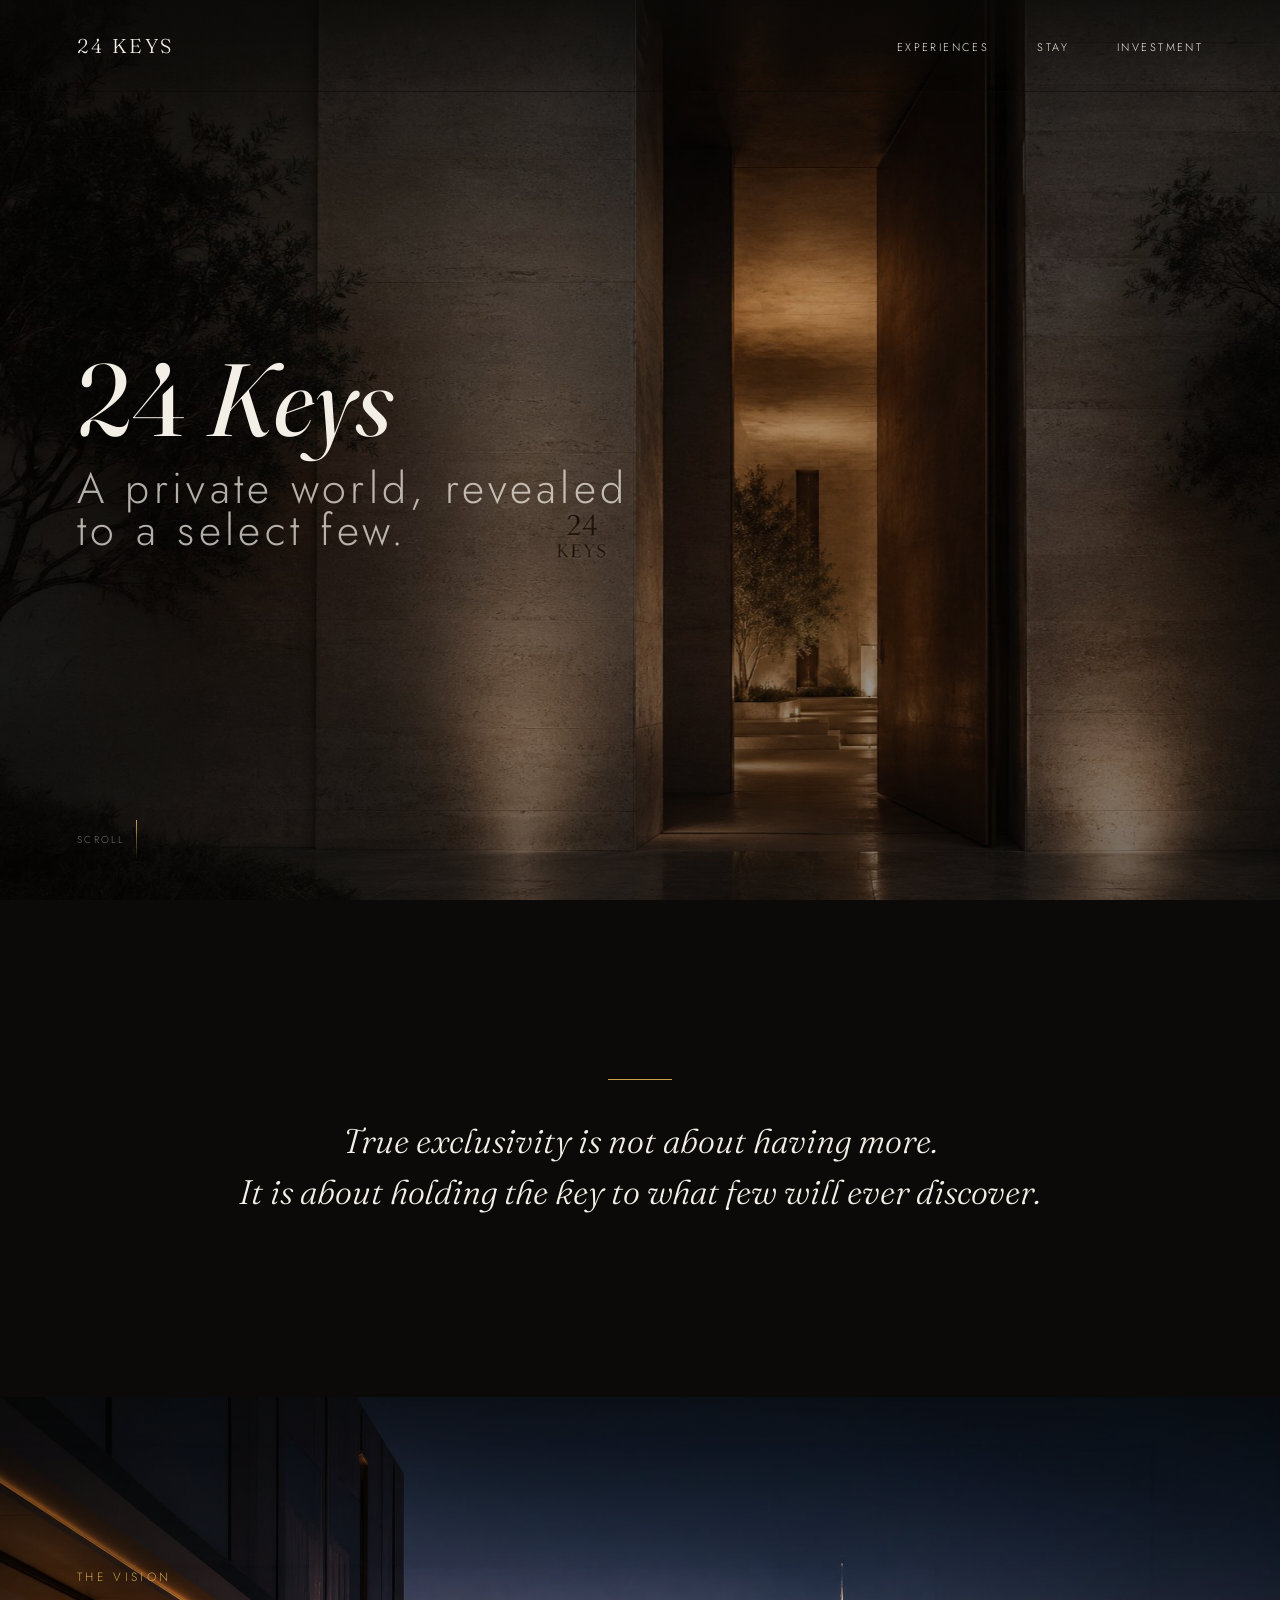
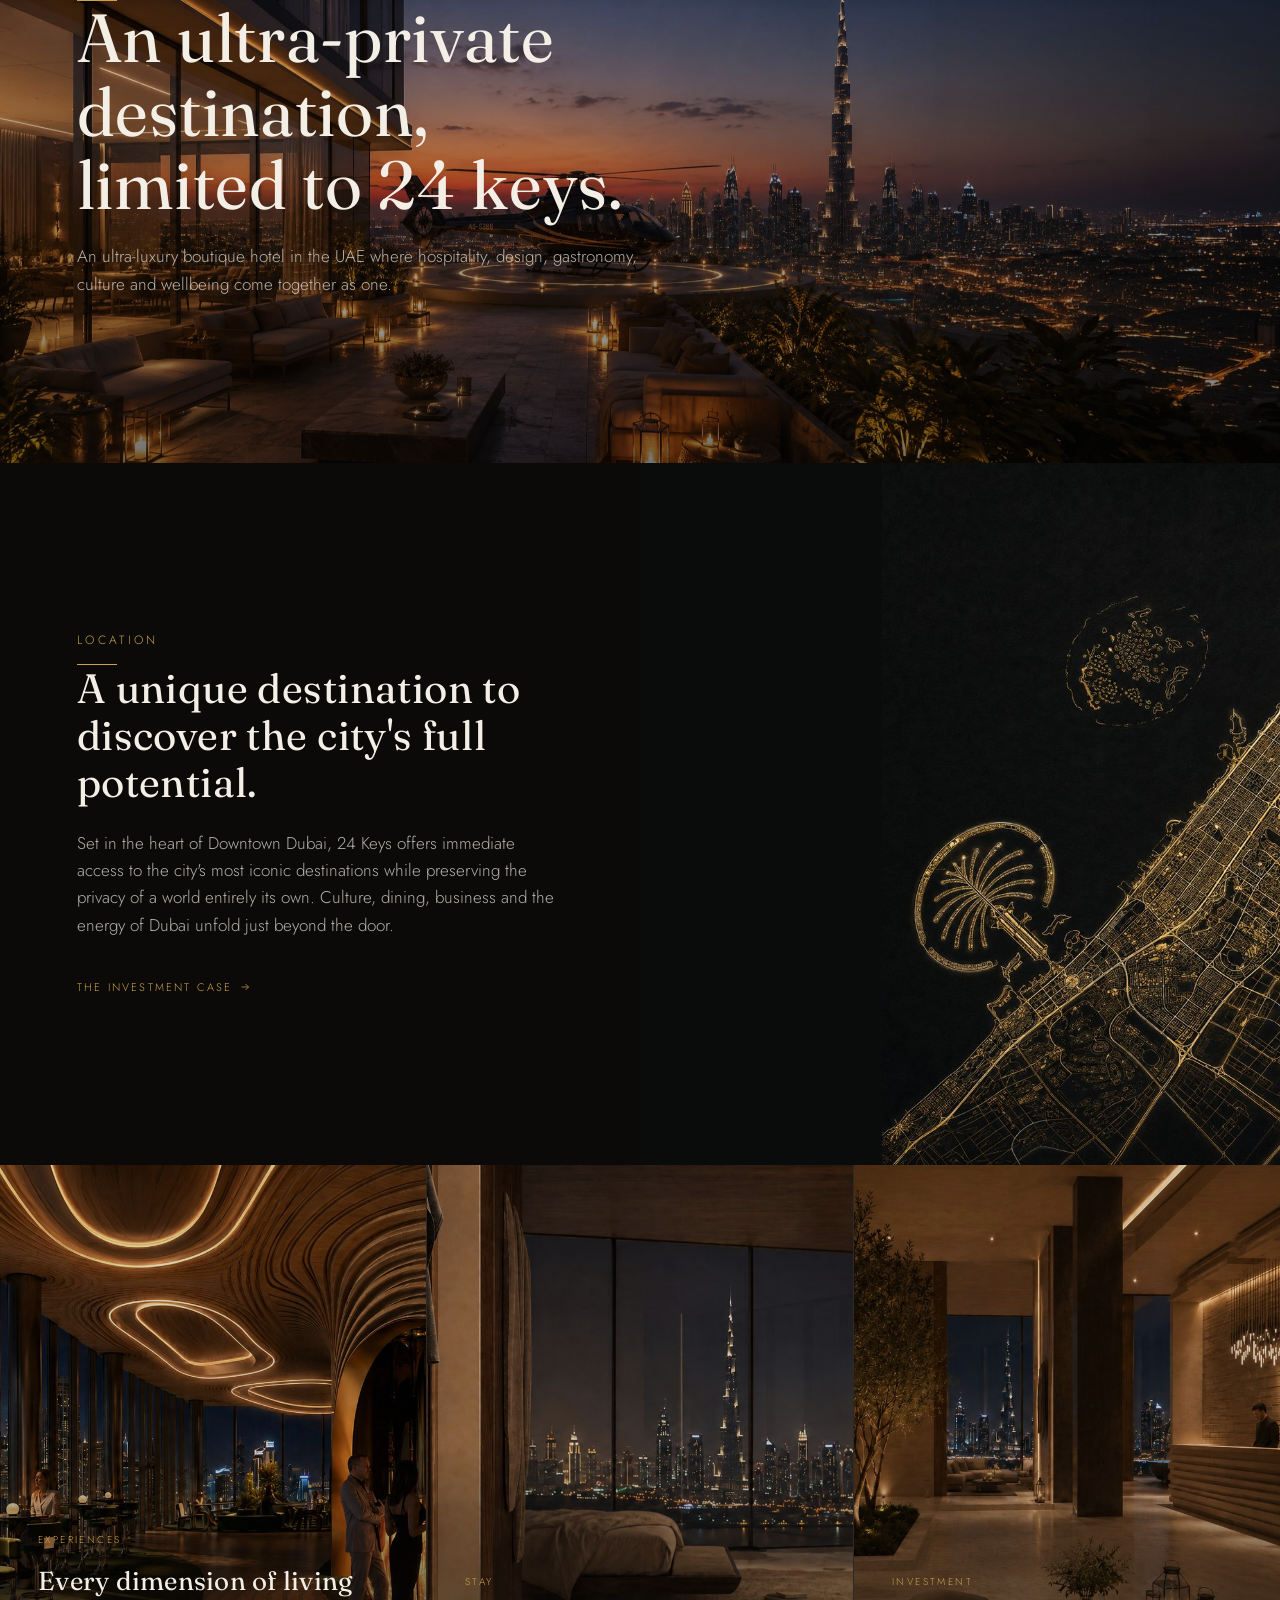
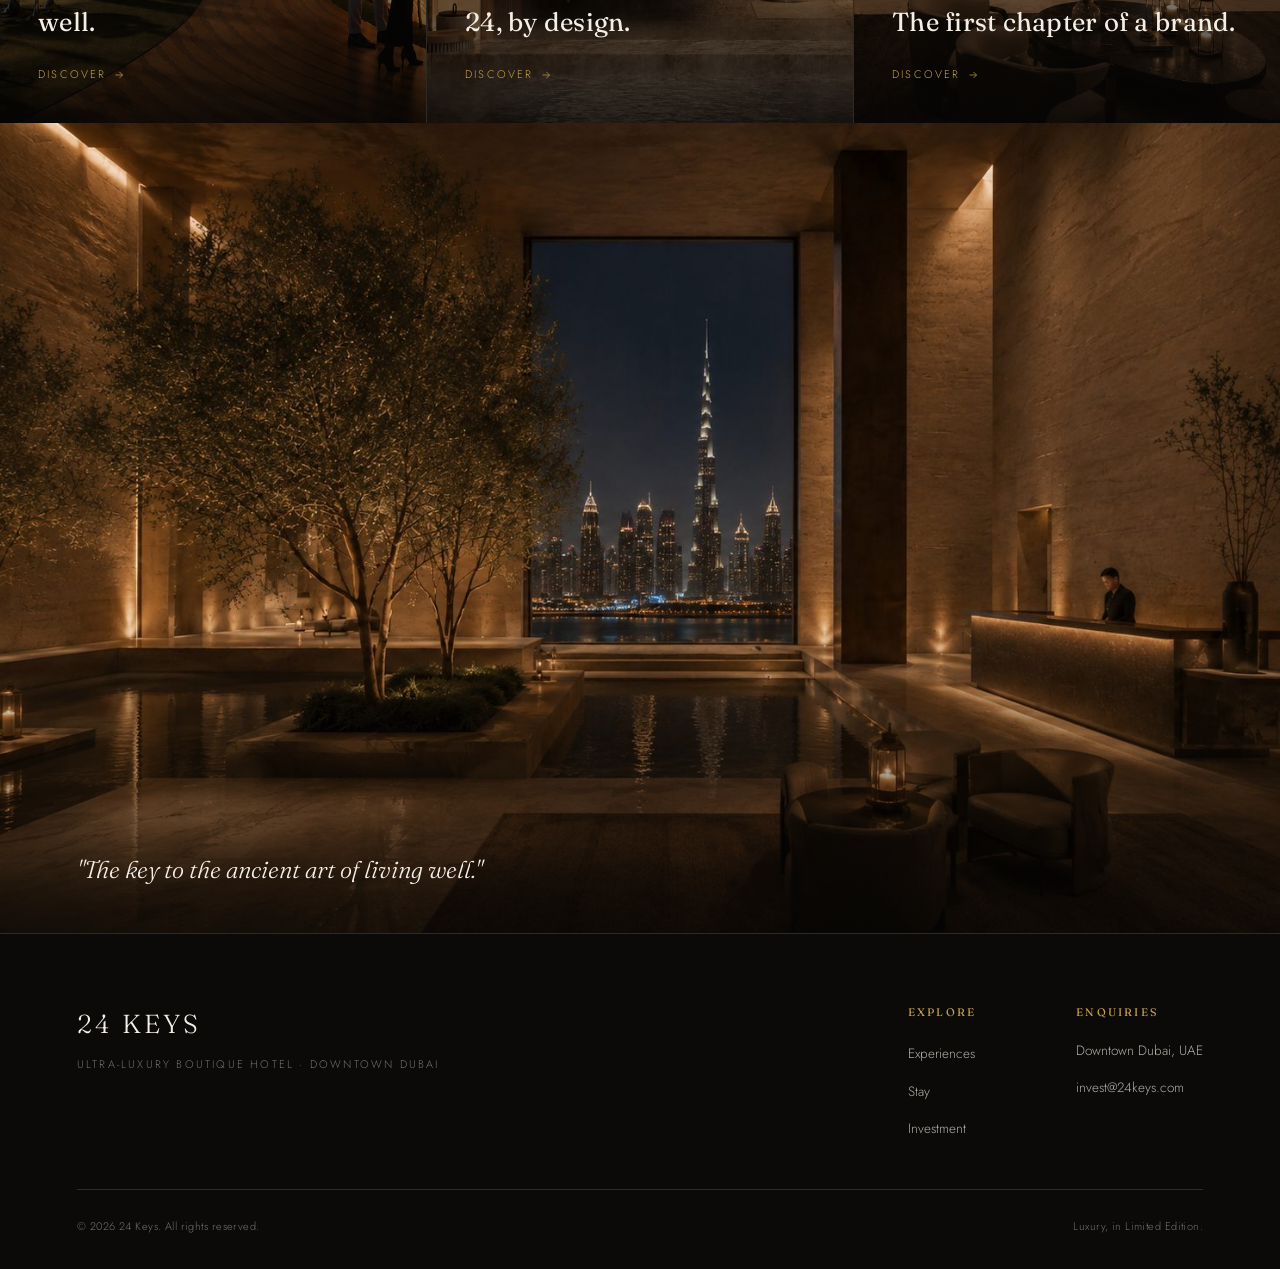
==== index.html @ 38cc1610 "Initial commit: 24 Keys pitch site (Home, Experiences, Stay, Investment)" ====
<!doctype html>
<html lang="en">
<head>
<meta charset="UTF-8" />
<meta name="viewport" content="width=device-width, initial-scale=1" />
<title>24 Keys — An Ultra-Private Destination, Dubai</title>
<meta name="description" content="24 Keys is an ultra-luxury boutique hotel in Downtown Dubai, limited to 24 keys — where hospitality, design, gastronomy, culture and wellbeing come together as one." />
<link rel="icon" href="data:,">
<link rel="preconnect" href="https://fonts.googleapis.com">
<link rel="preconnect" href="https://fonts.gstatic.com" crossorigin>
<link href="https://fonts.googleapis.com/css2?family=Fraunces:ital,opsz,wght@0,9..144,300;0,9..144,400;0,9..144,500;1,9..144,400&family=Jost:wght@300;400;500&display=swap" rel="stylesheet">
<link rel="stylesheet" href="css/style.css">
</head>
<body>

<nav class="nav">
  <a href="index.html" class="nav__mark">24 KEYS</a>
  <div class="nav__right">
    <ul class="nav__links">
      <li><a href="experiences.html">Experiences</a></li>
      <li><a href="stay.html">Stay</a></li>
      <li><a href="investment.html">Investment</a></li>
    </ul>
    <button class="nav__toggle" aria-label="Menu"><span></span><span></span><span></span></button>
  </div>
</nav>

<!-- HERO -->
<header class="hero">
  <div class="hero__bg" style="background-image:url('images/hero-entrance.jpg')"></div>
  <div class="hero__scrim"></div>
  <div class="hero__content">
    <h1>24 <span style="font-style:italic;">Keys</span>
      <small>A private world, revealed to a select few.</small>
    </h1>
  </div>
  <div class="hero__scroll">Scroll</div>
</header>

<!-- QUOTE -->
<section class="quote reveal">
  <div class="quote__rule"></div>
  <p>True exclusivity is not about having more.<br>It is about holding the key to what few will ever discover.</p>
</section>

<!-- DESTINATION HERO -->
<section class="hero hero--sub">
  <div class="hero__bg" style="background-image:url('images/destination-heli.jpg')"></div>
  <div class="hero__scrim"></div>
  <div class="hero__content">
    <p class="eyebrow">The Vision</p>
    <h1 style="font-size:clamp(34px,5.6vw,68px); line-height:1.08;">An ultra-private destination,<br>limited to 24 keys.</h1>
    <p class="lede" style="margin-top:22px;">An ultra-luxury boutique hotel in the UAE where hospitality, design, gastronomy, culture and wellbeing come together as one.</p>
  </div>
</section>

<!-- LOCATION SPLIT -->
<section class="split">
  <div class="split__text reveal">
    <p class="eyebrow">Location</p>
    <h2>A unique destination to discover the city's full potential.</h2>
    <p class="lede">Set in the heart of Downtown Dubai, 24 Keys offers immediate access to the city's most iconic destinations while preserving the privacy of a world entirely its own. Culture, dining, business and the energy of Dubai unfold just beyond the door.</p>
    <a href="investment.html" class="link-more mt-lg">The Investment Case
      <svg viewBox="0 0 24 24" fill="none" stroke="currentColor" stroke-width="1.4"><path d="M5 12h14M13 6l6 6-6 6"/></svg>
    </a>
  </div>
  <div class="split__media">
    <img src="images/dubai-map.jpg" alt="Map of Downtown Dubai" loading="lazy">
  </div>
</section>

<!-- TEASERS -->
<section class="teasers">
  <a class="teaser reveal" href="experiences.html">
    <img src="images/cocktail-bar.jpg" alt="Experiences at 24 Keys" loading="lazy">
    <div class="teaser__copy">
      <span class="tag">Experiences</span>
      <h3>Every dimension of living well.</h3>
      <span class="link-more">Discover
        <svg viewBox="0 0 24 24" fill="none" stroke="currentColor" stroke-width="1.4"><path d="M5 12h14M13 6l6 6-6 6"/></svg>
      </span>
    </div>
  </a>
  <a class="teaser reveal" href="stay.html">
    <img src="images/suites-hero.jpg" alt="Stay at 24 Keys" loading="lazy">
    <div class="teaser__copy">
      <span class="tag">Stay</span>
      <h3>24, by design.</h3>
      <span class="link-more">Discover
        <svg viewBox="0 0 24 24" fill="none" stroke="currentColor" stroke-width="1.4"><path d="M5 12h14M13 6l6 6-6 6"/></svg>
      </span>
    </div>
  </a>
  <a class="teaser reveal" href="investment.html">
    <img src="images/lobby-reception.jpg" alt="The 24 Keys Investment Opportunity" loading="lazy">
    <div class="teaser__copy">
      <span class="tag">Investment</span>
      <h3>The first chapter of a brand.</h3>
      <span class="link-more">Discover
        <svg viewBox="0 0 24 24" fill="none" stroke="currentColor" stroke-width="1.4"><path d="M5 12h14M13 6l6 6-6 6"/></svg>
      </span>
    </div>
  </a>
</section>

<!-- FULL QUOTE MEDIA -->
<section class="full-media reveal">
  <img src="images/lobby-night.jpg" alt="24 Keys lobby at night" loading="lazy">
  <p class="caption">"The key to the ancient art of living well."</p>
</section>

<footer class="footer" id="contact">
  <div class="footer__top">
    <div class="footer__mark">24 KEYS<span>Ultra-luxury boutique hotel &middot; Downtown Dubai</span></div>
    <div class="footer__cols">
      <div class="footer__col">
        <h4>Explore</h4>
        <ul>
          <li><a href="experiences.html">Experiences</a></li>
          <li><a href="stay.html">Stay</a></li>
          <li><a href="investment.html">Investment</a></li>
        </ul>
      </div>
      <div class="footer__col">
        <h4>Enquiries</h4>
        <ul>
          <li><p>Downtown Dubai, UAE</p></li>
          <li><a href="mailto:invest@24keys.com">invest@24keys.com</a></li>
        </ul>
      </div>
    </div>
  </div>
  <div class="footer__bottom">
    <span>&copy; 2026 24 Keys. All rights reserved.</span>
    <span>Luxury, in Limited Edition.</span>
  </div>
</footer>

<script src="js/main.js"></script>
</body>
</html>
---- css/style.css ----
/* ==========================================================================
   24 KEYS — shared design system
   ========================================================================== */

:root {
  --black: #0b0a08;
  --near-black: #121110;
  --charcoal: #1a1817;
  --cream: #f4efe6;
  --cream-dim: rgba(244, 239, 230, 0.72);
  --cream-faint: rgba(244, 239, 230, 0.45);
  --gold: #c9a24b;
  --gold-dim: rgba(201, 162, 75, 0.55);
  --line: rgba(244, 239, 230, 0.14);

  --serif: "Fraunces", "Times New Roman", serif;
  --sans: "Jost", "Helvetica Neue", Arial, sans-serif;

  --container: 1440px;
  --gutter: clamp(24px, 6vw, 96px);
  --nav-h: 92px;

  --ease: cubic-bezier(0.22, 1, 0.36, 1);
}

* { box-sizing: border-box; }
html { scroll-behavior: smooth; }

body {
  margin: 0;
  background: var(--black);
  color: var(--cream);
  font-family: var(--sans);
  font-weight: 300;
  line-height: 1.6;
  -webkit-font-smoothing: antialiased;
  overflow-x: hidden;
}

img { max-width: 100%; display: block; }
a { color: inherit; text-decoration: none; }

h1, h2, h3, h4 {
  font-family: var(--serif);
  font-weight: 400;
  margin: 0;
  letter-spacing: 0.01em;
}

p { margin: 0; }

.eyebrow {
  display: inline-block;
  font-family: var(--sans);
  font-size: 12px;
  letter-spacing: 0.28em;
  text-transform: uppercase;
  color: var(--gold);
  padding-bottom: 14px;
  position: relative;
}
.eyebrow::after {
  content: "";
  position: absolute;
  left: 0;
  bottom: 0;
  width: 40px;
  height: 1px;
  background: var(--gold);
}
.eyebrow.center { text-align: center; }
.eyebrow.center::after { left: 50%; transform: translateX(-50%); }

.lede {
  max-width: 640px;
  font-size: clamp(15px, 1.4vw, 17px);
  color: var(--cream-dim);
  font-weight: 300;
}

.btn {
  display: inline-flex;
  align-items: center;
  gap: 10px;
  font-family: var(--sans);
  font-size: 11px;
  letter-spacing: 0.24em;
  text-transform: uppercase;
  color: var(--cream);
  padding: 16px 34px;
  border: 1px solid var(--gold-dim);
  border-radius: 999px;
  transition: background 0.4s var(--ease), border-color 0.4s var(--ease), color 0.4s var(--ease);
}
.btn:hover {
  background: var(--gold);
  border-color: var(--gold);
  color: var(--black);
}
.btn.solid {
  background: var(--gold);
  color: var(--black);
  border-color: var(--gold);
}
.btn.solid:hover { background: transparent; color: var(--cream); }

.link-more {
  display: inline-flex;
  align-items: center;
  gap: 6px;
  font-family: var(--sans);
  font-size: 11px;
  letter-spacing: 0.2em;
  text-transform: uppercase;
  color: var(--gold);
  border-bottom: 1px solid transparent;
  transition: border-color 0.3s var(--ease), gap 0.3s var(--ease);
}
.link-more:hover { border-color: var(--gold); gap: 10px; }
.link-more svg { width: 12px; height: 12px; }

/* ---------------------------------- NAV ---------------------------------- */

.nav {
  position: fixed;
  top: 0; left: 0; right: 0;
  z-index: 100;
  height: var(--nav-h);
  display: flex;
  align-items: center;
  justify-content: space-between;
  padding: 0 var(--gutter);
  background: linear-gradient(to bottom, rgba(11,10,8,0.55), transparent);
  transition: background 0.5s var(--ease), height 0.4s var(--ease), border-color 0.5s var(--ease);
  border-bottom: 1px solid transparent;
}
.nav.solid {
  background: rgba(11, 10, 8, 0.92);
  backdrop-filter: blur(10px);
  border-bottom: 1px solid var(--line);
  height: 76px;
}

.nav__mark {
  font-family: var(--serif);
  font-size: 20px;
  letter-spacing: 0.14em;
}

.nav__right {
  display: flex;
  align-items: center;
  gap: 40px;
}

.nav__links {
  display: flex;
  gap: 48px;
  list-style: none;
  margin: 0; padding: 0;
}
.nav__links a {
  font-size: 11px;
  letter-spacing: 0.22em;
  text-transform: uppercase;
  padding-bottom: 6px;
  border-bottom: 1px solid transparent;
  transition: border-color 0.3s var(--ease), color 0.3s var(--ease);
}
.nav__links a:hover,
.nav__links a.active { border-color: var(--gold); color: var(--gold); }

.nav__toggle {
  display: none;
  width: 28px; height: 20px;
  position: relative;
  background: none; border: none; cursor: pointer;
  z-index: 200;
}
.nav__toggle span {
  position: absolute; left: 0; right: 0; height: 1px;
  background: var(--cream);
  transition: transform 0.35s var(--ease), opacity 0.35s var(--ease), top 0.35s var(--ease);
}
.nav__toggle span:nth-child(1) { top: 0; }
.nav__toggle span:nth-child(2) { top: 9px; }
.nav__toggle span:nth-child(3) { top: 18px; }
.nav__toggle.open span:nth-child(1) { top: 9px; transform: rotate(45deg); }
.nav__toggle.open span:nth-child(2) { opacity: 0; }
.nav__toggle.open span:nth-child(3) { top: 9px; transform: rotate(-45deg); }

@media (max-width: 860px) {
  .nav__toggle { display: block; }
  .nav__links {
    position: fixed;
    inset: 0;
    height: 100vh;
    flex-direction: column;
    justify-content: center;
    align-items: center;
    gap: 32px;
    background: rgba(10, 9, 7, 0.98);
    transform: translateY(-100%);
    opacity: 0;
    transition: transform 0.5s var(--ease), opacity 0.4s var(--ease);
    pointer-events: none;
  }
  .nav__links.open {
    transform: translateY(0);
    opacity: 1;
    pointer-events: auto;
  }
  .nav__links a { font-size: 14px; }
}

/* --------------------------------- HERO ---------------------------------- */

.hero {
  position: relative;
  height: 100svh;
  min-height: 560px;
  display: flex;
  align-items: center;
  overflow: hidden;
}
.hero__bg {
  position: absolute; inset: 0;
  background-size: cover;
  background-position: center;
  transform: scale(1.06);
  animation: heroZoom 16s var(--ease) forwards;
}
@keyframes heroZoom { to { transform: scale(1); } }
.hero__scrim {
  position: absolute; inset: 0;
  background: linear-gradient(180deg, rgba(6,5,4,0.55) 0%, rgba(6,5,4,0.15) 32%, rgba(6,5,4,0.55) 100%);
}
.hero__content {
  position: relative;
  z-index: 2;
  padding: 0 var(--gutter);
  max-width: 760px;
}
.hero__content .tag {
  font-size: 13px;
  color: var(--cream-faint);
  display: block;
  margin-top: 6px;
}
.hero h1 {
  font-size: clamp(48px, 8vw, 108px);
  line-height: 0.98;
  letter-spacing: 0.01em;
}
.hero h1 small {
  display: block;
  font-size: 0.42em;
  letter-spacing: 0.1em;
  color: var(--cream-dim);
  font-family: var(--sans);
  font-weight: 300;
  text-transform: none;
  margin-top: 18px;
}
.hero__scroll {
  position: absolute;
  bottom: 40px;
  left: var(--gutter);
  z-index: 2;
  display: flex;
  align-items: center;
  gap: 12px;
  font-size: 10px;
  letter-spacing: 0.24em;
  text-transform: uppercase;
  color: var(--cream-faint);
}
.hero__scroll::after {
  content: "";
  width: 1px; height: 40px;
  background: linear-gradient(var(--gold), transparent);
  animation: scrollLine 2.2s ease-in-out infinite;
}
@keyframes scrollLine { 0%,100% { opacity: .3 } 50% { opacity: 1 } }

.hero--sub { height: 74vh; min-height: 460px; }

/* -------------------------------- QUOTE ---------------------------------- */

.quote {
  padding: clamp(90px, 14vw, 180px) var(--gutter);
  text-align: center;
  background: var(--black);
}
.quote__rule {
  width: 64px; height: 1px;
  background: var(--gold);
  margin: 0 auto 36px;
}
.quote p {
  font-family: var(--serif);
  font-style: italic;
  font-size: clamp(21px, 3vw, 34px);
  line-height: 1.5;
  max-width: 900px;
  margin: 0 auto;
  color: var(--cream);
}

/* ------------------------------- SECTIONS -------------------------------- */

section { position: relative; }

.split {
  display: grid;
  grid-template-columns: 1fr 1fr;
  min-height: 78vh;
  background: var(--black);
}
.split__text {
  display: flex;
  flex-direction: column;
  justify-content: center;
  padding: clamp(48px, 6vw, 110px);
}
.split__text h2 {
  font-size: clamp(28px, 3.2vw, 44px);
  line-height: 1.15;
  margin-bottom: 24px;
}
.split__media { position: relative; overflow: hidden; min-height: 340px; }
.split__media img {
  width: 100%; height: 100%; object-fit: cover;
  position: absolute; inset: 0;
}
.split.reverse { grid-template-columns: 1fr 1fr; }
.split.reverse .split__text { order: 2; }
.split.reverse .split__media { order: 1; }

@media (max-width: 900px) {
  .split, .split.reverse { grid-template-columns: 1fr; }
  .split__media { min-height: 320px; order: 1 !important; }
  .split__text { order: 2 !important; padding: 56px var(--gutter); }
}

/* ------------------------------ INTRO BLOCK ------------------------------ */

.intro {
  padding: clamp(90px, 12vw, 150px) var(--gutter) clamp(50px, 8vw, 80px);
  text-align: center;
  background: var(--black);
}
.intro h2 {
  font-size: clamp(30px, 4vw, 52px);
  max-width: 820px;
  margin: 0 auto 20px;
  line-height: 1.2;
}
.intro .lede { margin: 0 auto; text-align: center; }

/* -------------------------------- PILLARS -------------------------------- */

.pillars {
  display: grid;
  grid-template-columns: repeat(6, 1fr);
  gap: 1px;
  background: var(--line);
  padding: 1px;
  margin: 0 var(--gutter) clamp(90px, 12vw, 150px);
}
.pillar {
  background: var(--near-black);
  padding: 44px 22px 40px;
  text-align: center;
  transition: background 0.4s var(--ease);
}
.pillar:hover { background: var(--charcoal); }
.pillar svg { width: 52px; height: 52px; stroke: var(--gold); margin-bottom: 22px; }
.pillar h3 {
  font-family: var(--sans);
  font-size: 12px;
  letter-spacing: 0.2em;
  text-transform: uppercase;
  margin-bottom: 16px;
}
.pillar p { font-size: 13.5px; color: var(--cream-dim); }

@media (max-width: 980px) {
  .pillars { grid-template-columns: repeat(3, 1fr); }
}
@media (max-width: 600px) {
  .pillars { grid-template-columns: repeat(2, 1fr); margin-left: 16px; margin-right: 16px; }
}

/* -------------------------------- CAROUSEL -------------------------------- */

.carousel {
  position: relative;
  height: 82vh;
  min-height: 560px;
  overflow: hidden;
  background: var(--black);
}
.carousel__track { position: relative; width: 100%; height: 100%; }
.slide {
  position: absolute; inset: 0;
  opacity: 0;
  visibility: hidden;
  transition: opacity 1.1s var(--ease), visibility 1.1s;
}
.slide.active { opacity: 1; visibility: visible; z-index: 1; }

.slide__bg {
  position: absolute; inset: 0;
  background-size: cover;
  background-position: center;
}
.slide.full .slide__bg { }
.slide.full .slide__scrim {
  position: absolute; inset: 0;
  background: linear-gradient(180deg, rgba(6,5,4,0.15) 0%, rgba(6,5,4,0.45) 55%, rgba(6,5,4,0.78) 100%);
}
.slide.full .slide__copy {
  position: absolute; left: 0; right: 0; bottom: 14%;
  text-align: center; padding: 0 var(--gutter);
  z-index: 2;
}
.slide.full .slide__copy .tag {
  display: block; font-size: 11px; letter-spacing: 0.26em; text-transform: uppercase;
  color: var(--gold); margin-bottom: 16px;
}
.slide.full .slide__copy h3 {
  font-size: clamp(26px, 3.6vw, 46px); line-height: 1.15; margin-bottom: 18px;
}
.slide.full .slide__copy p {
  max-width: 560px; margin: 0 auto; color: var(--cream-dim); font-size: 15px;
}

.slide.panel { display: grid; grid-template-columns: 1fr 1fr; height: 100%; }
.slide.panel .slide__info {
  display: flex; flex-direction: column; justify-content: center;
  padding: clamp(40px, 5vw, 100px);
  background: var(--near-black);
}
.slide.panel .slide__info .tag {
  font-size: 11px; letter-spacing: 0.24em; text-transform: uppercase; color: var(--gold);
  display: block; margin-bottom: 18px; padding-bottom: 12px; border-bottom: 1px solid var(--line);
  max-width: fit-content;
}
.slide.panel .slide__info h3 { font-size: clamp(26px, 2.6vw, 40px); margin-bottom: 10px; }
.slide.panel .slide__info .subtitle {
  font-family: var(--serif); font-style: italic; color: var(--gold-dim); font-size: 16px; margin-bottom: 22px; display: block;
}
.slide.panel .slide__info p { color: var(--cream-dim); font-size: 14.5px; max-width: 440px; margin-bottom: 26px; }
.slide.panel .slide__photo { position: relative; overflow: hidden; }
.slide.panel .slide__photo img { width: 100%; height: 100%; object-fit: cover; }

@media (max-width: 900px) {
  .slide.panel { grid-template-columns: 1fr; }
  .slide.panel .slide__photo { height: 44%; }
  .slide.panel .slide__info { padding: 32px var(--gutter); }
  .carousel { height: auto; min-height: 100vh; }
}

.carousel__nav {
  position: absolute; top: 50%; z-index: 5;
  width: 46px; height: 46px;
  display: flex; align-items: center; justify-content: center;
  border: 1px solid var(--gold-dim);
  border-radius: 50%;
  background: rgba(11,10,8,0.35);
  backdrop-filter: blur(4px);
  transform: translateY(-50%);
  cursor: pointer;
  transition: background 0.3s var(--ease), border-color 0.3s var(--ease);
}
.carousel__nav:hover { background: var(--gold); border-color: var(--gold); }
.carousel__nav:hover svg { stroke: var(--black); }
.carousel__nav svg { width: 16px; height: 16px; stroke: var(--cream); transition: stroke 0.3s var(--ease); }
.carousel__nav.prev { left: 24px; }
.carousel__nav.next { right: 24px; }

.carousel__dots {
  position: absolute; bottom: 26px; left: 0; right: 0; z-index: 5;
  display: flex; justify-content: center; gap: 10px;
}
.carousel__dots button {
  width: 7px; height: 7px; border-radius: 50%;
  border: 1px solid var(--gold-dim); background: transparent;
  padding: 0; cursor: pointer;
  transition: background 0.3s var(--ease), width 0.3s var(--ease), border-radius 0.3s var(--ease);
}
.carousel__dots button.active { background: var(--gold); width: 20px; border-radius: 4px; }

.carousel__index {
  position: absolute; top: 32px; right: var(--gutter); z-index: 5;
  font-size: 11px; letter-spacing: 0.15em; color: var(--cream-faint);
}
.carousel__index .now { color: var(--gold); }

/* ------------------------------- STAY STATS ------------------------------ */

.stats {
  display: flex; justify-content: center; gap: clamp(24px, 5vw, 64px);
  margin: 56px 0 40px;
  flex-wrap: wrap;
}
.stat {
  width: 168px; height: 168px; border-radius: 50%;
  border: 1px solid var(--gold-dim);
  display: flex; flex-direction: column; align-items: center; justify-content: center;
  transition: border-color 0.4s var(--ease), background 0.4s var(--ease);
}
.stat:hover { border-color: var(--gold); background: rgba(201,162,75,0.06); }
.stat .num { font-family: var(--serif); font-size: 44px; }
.stat .label { font-size: 12px; letter-spacing: 0.08em; color: var(--cream-dim); margin-top: 6px; }

/* ------------------------------ FULL IMAGE -------------------------------- */

.full-media { position: relative; height: 90vh; min-height: 520px; overflow: hidden; }
.full-media img { width: 100%; height: 100%; object-fit: cover; }
.full-media .caption {
  position: absolute; left: var(--gutter); bottom: 44px; z-index: 2;
  font-family: var(--serif); font-style: italic; font-size: clamp(18px, 2vw, 24px);
  color: var(--cream);
  max-width: 480px;
}
.full-media::after {
  content: ""; position: absolute; inset: 0;
  background: linear-gradient(0deg, rgba(6,5,4,0.7), transparent 40%);
}

/* --------------------------------- GRID ----------------------------------- */

.teasers {
  display: grid; grid-template-columns: repeat(3, 1fr);
  gap: 1px; background: var(--line);
  margin: 0;
}
.teaser {
  position: relative; height: 62vh; min-height: 420px; overflow: hidden;
  background: var(--near-black);
}
.teaser img {
  width: 100%; height: 100%; object-fit: cover;
  transition: transform 1.2s var(--ease);
  position: absolute; inset: 0;
}
.teaser:hover img { transform: scale(1.07); }
.teaser::after {
  content: ""; position: absolute; inset: 0;
  background: linear-gradient(0deg, rgba(6,5,4,0.85) 0%, rgba(6,5,4,0.15) 50%);
}
.teaser__copy {
  position: absolute; left: 0; right: 0; bottom: 0; z-index: 2;
  padding: 38px;
}
.teaser__copy .tag { font-size: 10px; letter-spacing: 0.24em; text-transform: uppercase; color: var(--gold); }
.teaser__copy h3 { font-size: 26px; margin: 10px 0 16px; }

@media (max-width: 900px) {
  .teasers { grid-template-columns: 1fr; }
  .teaser { height: 56vh; }
}

/* -------------------------------- FOOTER ---------------------------------- */

.footer {
  background: var(--black);
  border-top: 1px solid var(--line);
  padding: 70px var(--gutter) 34px;
}
.footer__top {
  display: flex; justify-content: space-between; flex-wrap: wrap; gap: 48px;
  padding-bottom: 48px; border-bottom: 1px solid var(--line);
  margin-bottom: 28px;
}
.footer__mark { font-family: var(--serif); font-size: 26px; letter-spacing: 0.12em; }
.footer__mark span { display: block; font-family: var(--sans); font-size: 11px; letter-spacing: 0.2em; color: var(--cream-faint); margin-top: 10px; text-transform: uppercase; }
.footer__cols { display: flex; gap: clamp(40px, 8vw, 100px); flex-wrap: wrap; }
.footer__col h4 { font-size: 11px; letter-spacing: 0.2em; text-transform: uppercase; color: var(--gold); margin-bottom: 18px; }
.footer__col ul { list-style: none; margin: 0; padding: 0; display: flex; flex-direction: column; gap: 12px; }
.footer__col a, .footer__col p { font-size: 13.5px; color: var(--cream-dim); }
.footer__bottom {
  display: flex; justify-content: space-between; flex-wrap: wrap; gap: 12px;
  font-size: 11px; color: var(--cream-faint); letter-spacing: 0.04em;
}

/* ------------------------------ REVEAL ANIM -------------------------------- */

.reveal {
  opacity: 0;
  transform: translateY(28px);
  transition: opacity 0.9s var(--ease), transform 0.9s var(--ease);
}
.reveal.in { opacity: 1; transform: translateY(0); }

/* ------------------------------ INVESTMENT -------------------------------- */

.stat-row {
  display: grid; grid-template-columns: repeat(4, 1fr);
  gap: 1px; background: var(--line); margin: 0 var(--gutter) clamp(90px, 10vw, 130px);
}
.stat-block { background: var(--near-black); padding: 40px 28px; text-align: center; }
.stat-block .figure { font-family: var(--serif); font-size: clamp(26px, 2.6vw, 38px); color: var(--gold); }
.stat-block .caption { font-size: 12px; letter-spacing: 0.05em; color: var(--cream-dim); margin-top: 10px; }

@media (max-width: 900px) {
  .stat-row { grid-template-columns: repeat(2, 1fr); margin-left: 16px; margin-right: 16px; }
}

.list-block {
  max-width: 920px; margin: 0 auto clamp(90px, 10vw, 130px); padding: 0 var(--gutter);
}
.list-block .list-grid {
  display: grid; grid-template-columns: 1fr 1fr; gap: 14px 48px;
  margin-top: 36px;
}
.list-block .list-grid div {
  padding: 16px 0; border-bottom: 1px solid var(--line);
  font-size: 14.5px; color: var(--cream-dim);
  display: flex; align-items: center; gap: 12px;
}
.list-block .list-grid div::before {
  content: ""; width: 5px; height: 5px; background: var(--gold); border-radius: 50%; flex-shrink: 0;
}
@media (max-width: 700px) { .list-block .list-grid { grid-template-columns: 1fr; } }

.pillars-editorial {
  padding: 0 var(--gutter) clamp(90px, 10vw, 140px);
  max-width: 1040px; margin: 0 auto;
}
.pillar-row {
  display: grid; grid-template-columns: 90px 1fr;
  gap: 28px; padding: 38px 0; border-bottom: 1px solid var(--line);
  align-items: baseline;
}
.pillar-row .idx { font-family: var(--serif); font-size: 15px; color: var(--gold); }
.pillar-row h3 { font-size: clamp(20px, 2vw, 26px); margin-bottom: 10px; }
.pillar-row p { color: var(--cream-dim); font-size: 14.5px; max-width: 640px; }

/* --------------------------------- UTIL ------------------------------------ */

.center { text-align: center; }
.mt-lg { margin-top: 40px; }

.callout {
  max-width: 820px; margin: 0 auto clamp(90px, 10vw, 130px); padding: 0 var(--gutter);
}
.callout .box {
  border-left: 1px solid var(--gold);
  padding: 6px 0 6px 32px;
}
.callout p { font-size: 15px; color: var(--cream-dim); line-height: 1.75; }

.section-head {
  text-align: center; max-width: 760px; margin: 0 auto clamp(46px, 6vw, 70px);
  padding: 0 var(--gutter);
}
.section-head h2 { font-size: clamp(28px, 3.2vw, 44px); line-height: 1.2; margin-top: 6px; }
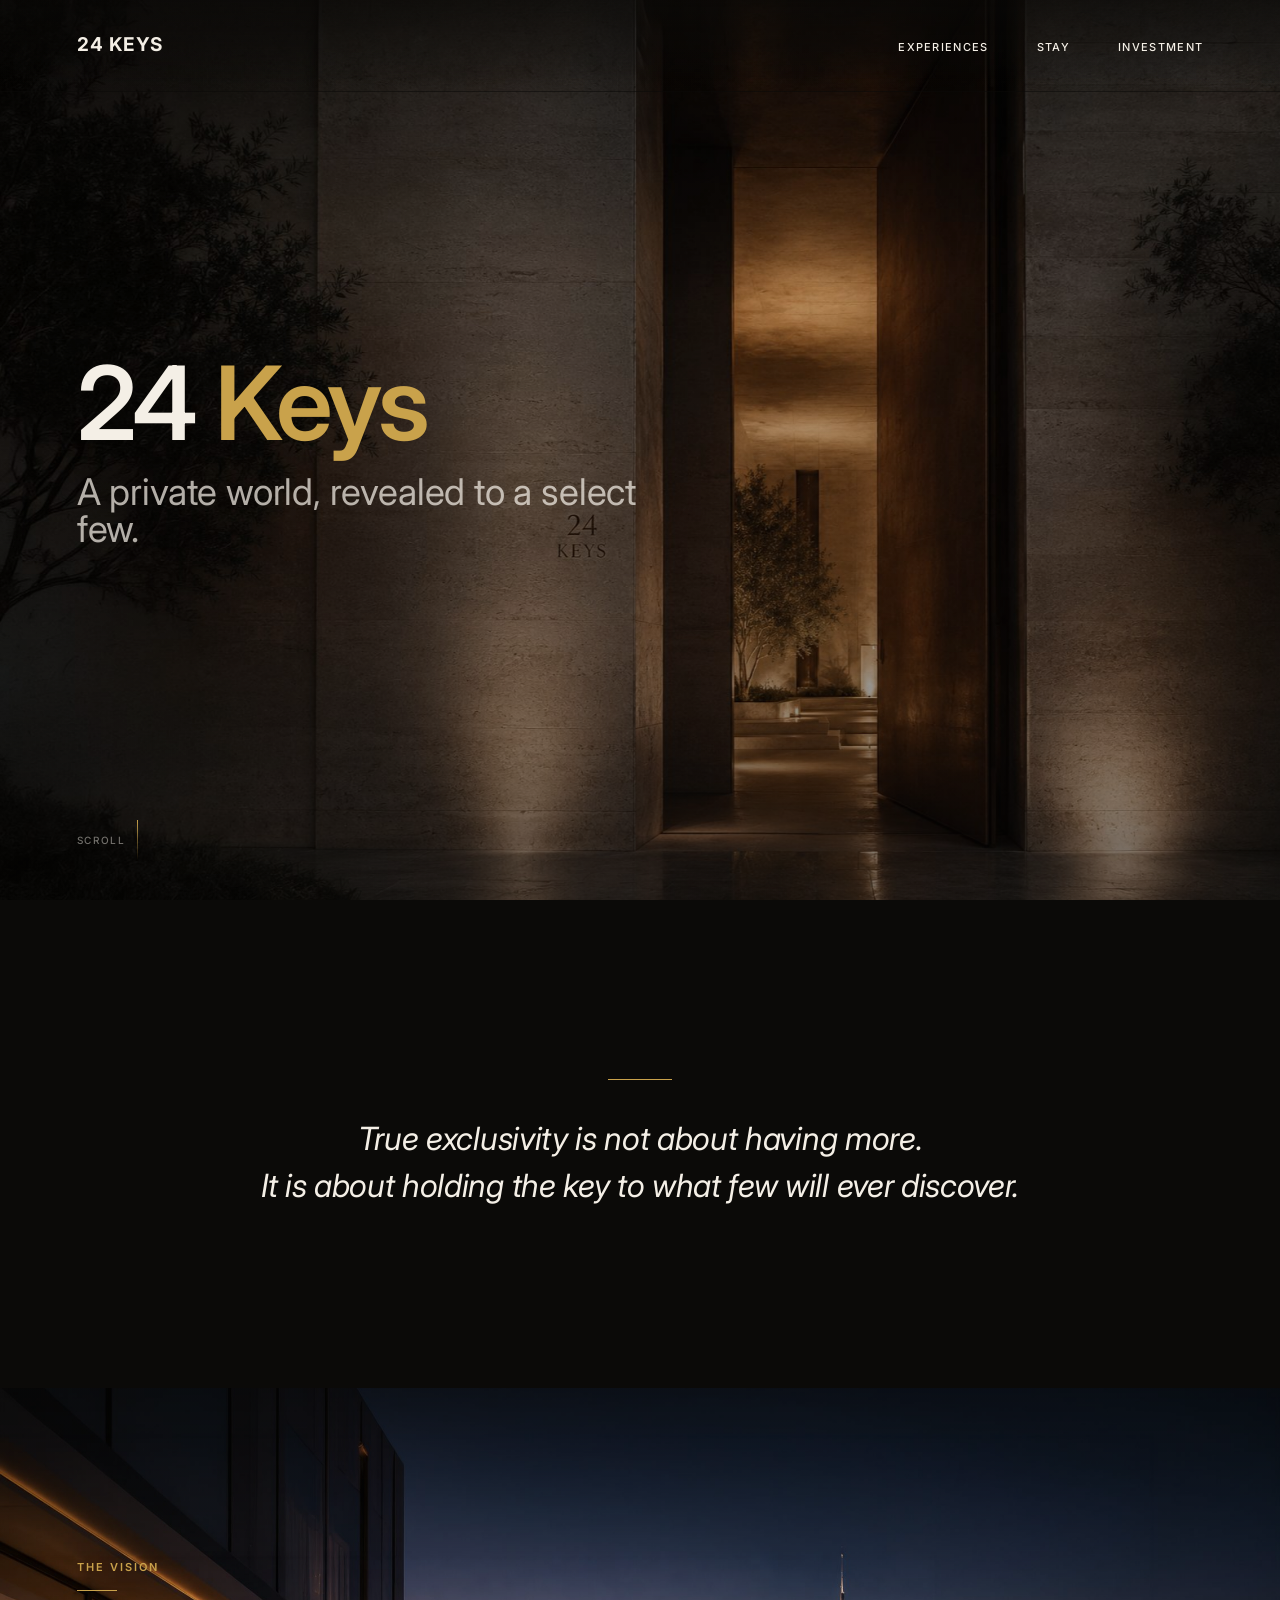
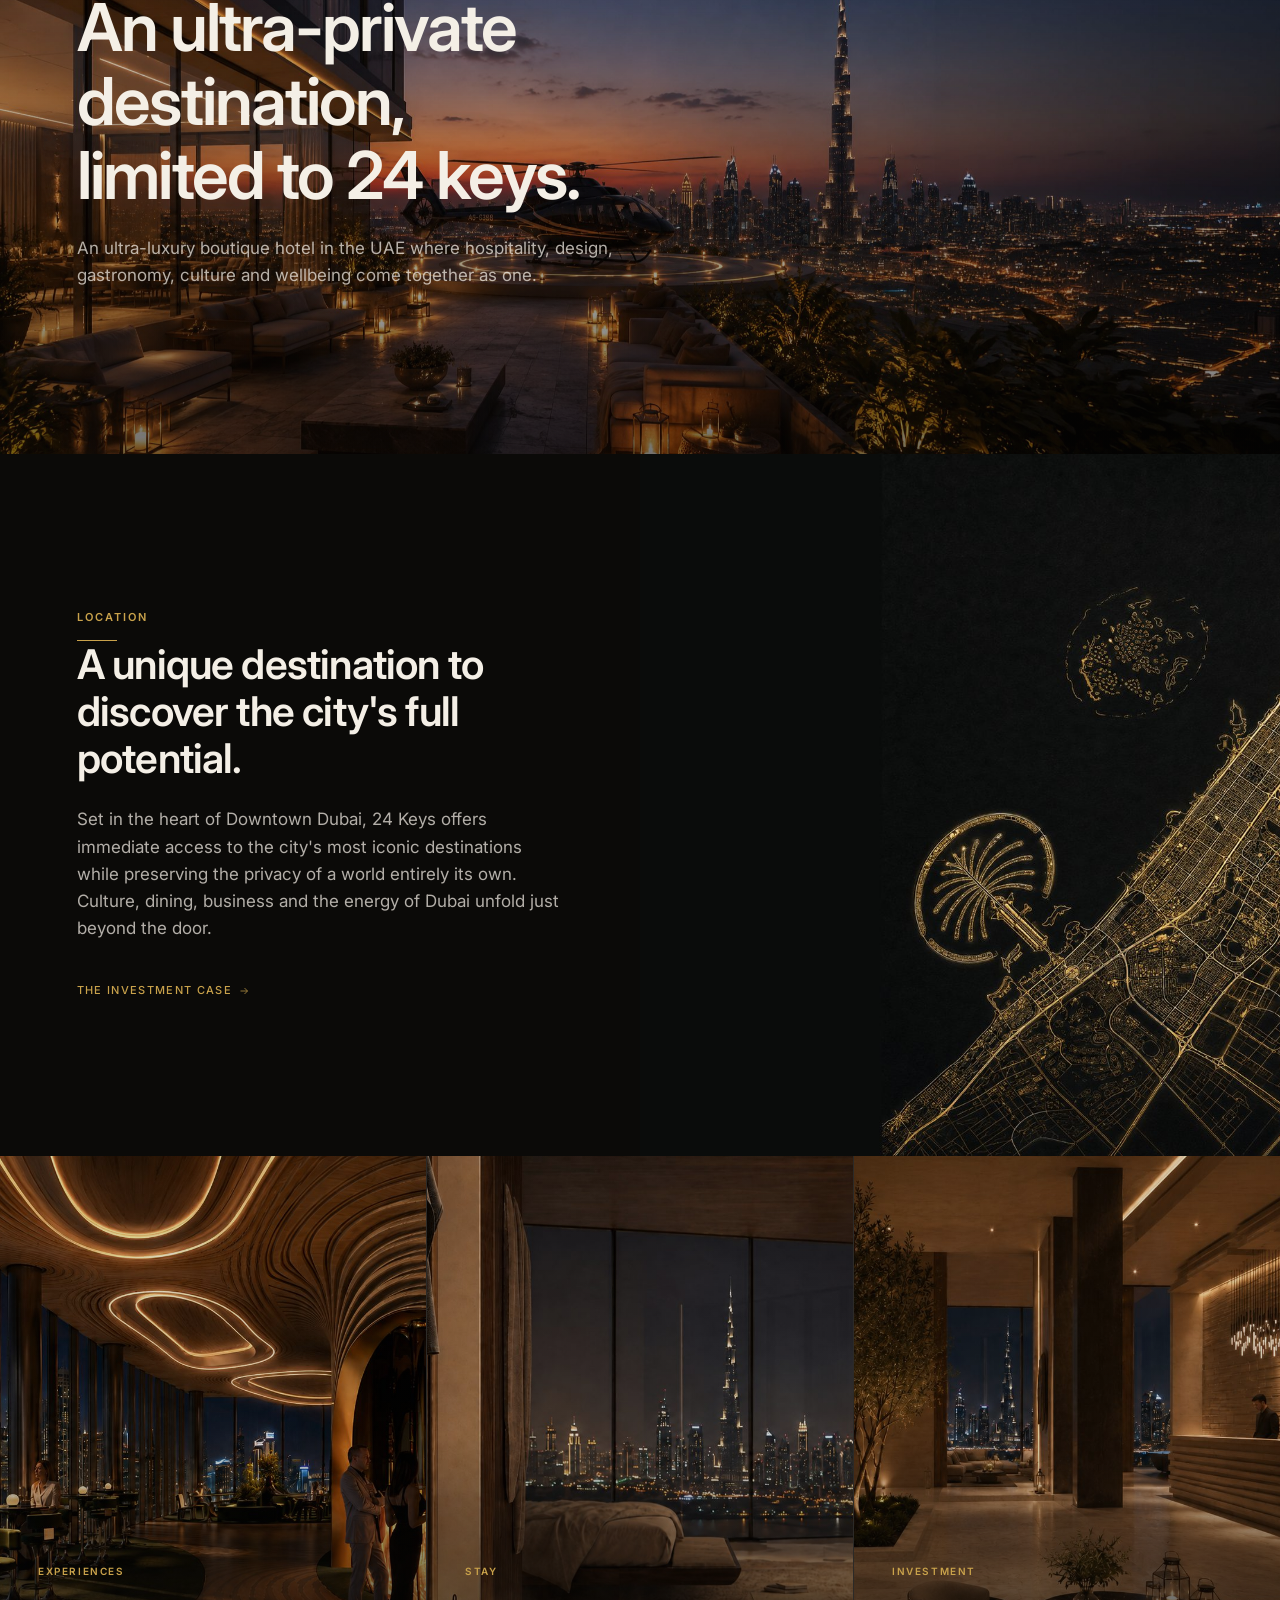
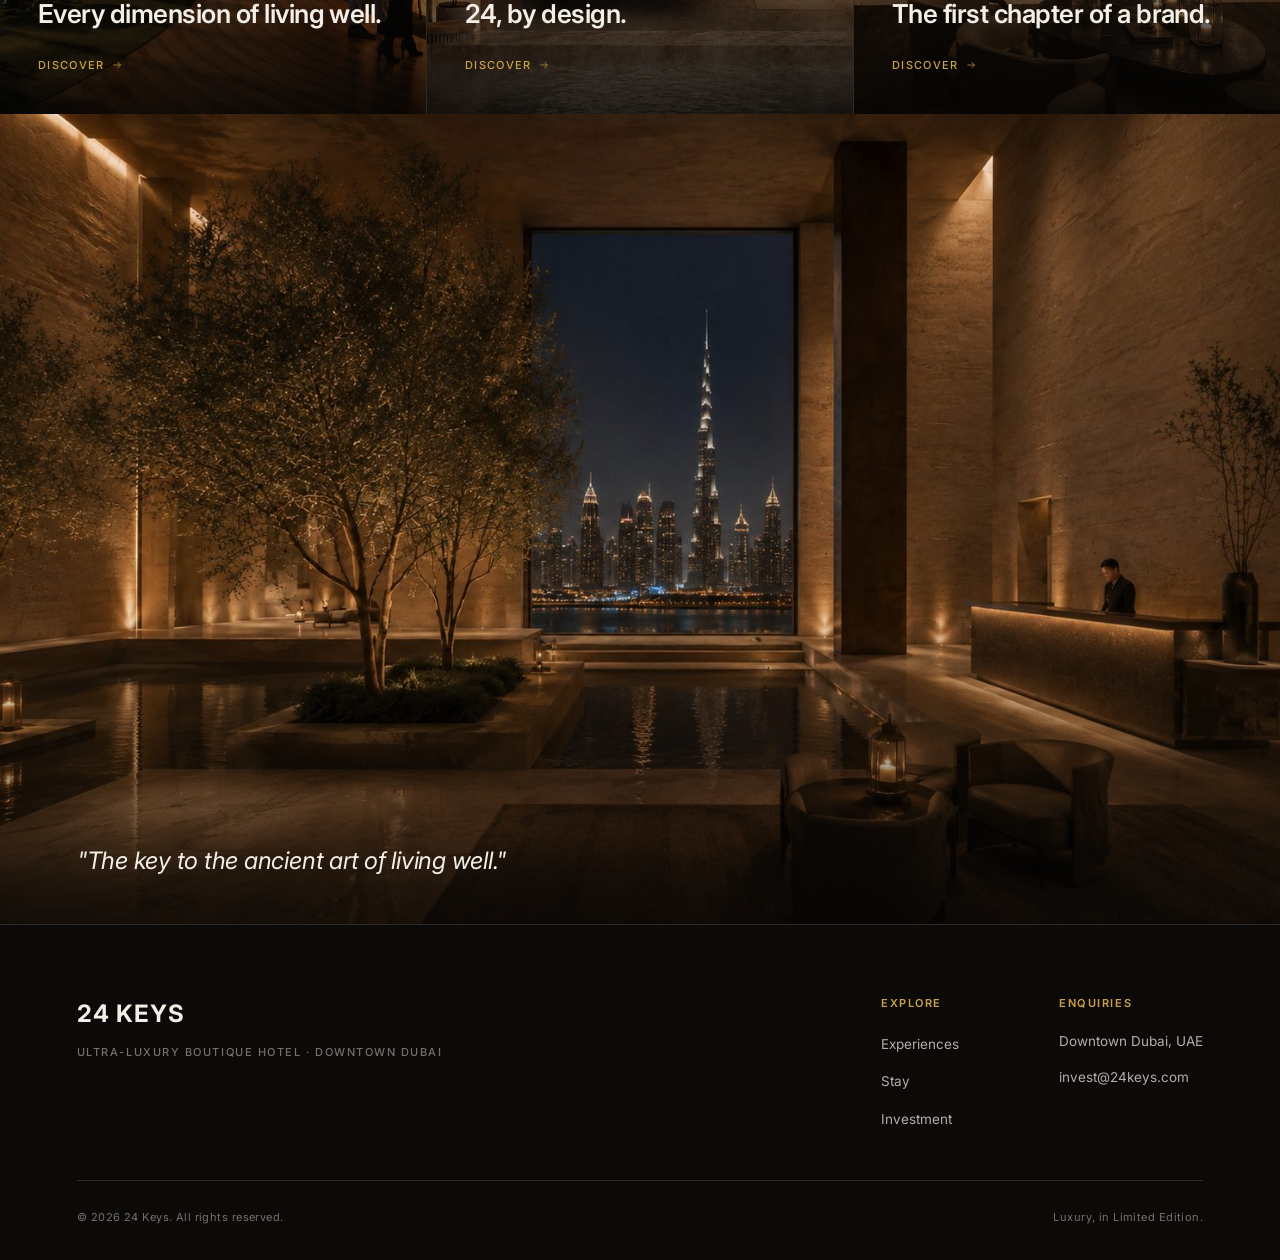
==== commit 7c7c1891: "Redesign typography to Apple-style system font (SF Pro/Inter); consistency pass across all pages" ====
--- a/index.html
+++ b/index.html
@@ -8,7 +8,7 @@
 <link rel="icon" href="data:,">
 <link rel="preconnect" href="https://fonts.googleapis.com">
 <link rel="preconnect" href="https://fonts.gstatic.com" crossorigin>
-<link href="https://fonts.googleapis.com/css2?family=Fraunces:ital,opsz,wght@0,9..144,300;0,9..144,400;0,9..144,500;1,9..144,400&family=Jost:wght@300;400;500&display=swap" rel="stylesheet">
+<link href="https://fonts.googleapis.com/css2?family=Inter:ital,wght@0,300;0,400;0,500;0,600;0,700;1,400;1,500&display=swap" rel="stylesheet">
 <link rel="stylesheet" href="css/style.css">
 </head>
 <body>
@@ -30,7 +30,7 @@
   <div class="hero__bg" style="background-image:url('images/hero-entrance.jpg')"></div>
   <div class="hero__scrim"></div>
   <div class="hero__content">
-    <h1>24 <span style="font-style:italic;">Keys</span>
+    <h1>24 <span class="accent-gold">Keys</span>
       <small>A private world, revealed to a select few.</small>
     </h1>
   </div>
@@ -49,8 +49,8 @@
   <div class="hero__scrim"></div>
   <div class="hero__content">
     <p class="eyebrow">The Vision</p>
-    <h1 style="font-size:clamp(34px,5.6vw,68px); line-height:1.08;">An ultra-private destination,<br>limited to 24 keys.</h1>
-    <p class="lede" style="margin-top:22px;">An ultra-luxury boutique hotel in the UAE where hospitality, design, gastronomy, culture and wellbeing come together as one.</p>
+    <h1 class="h-sub">An ultra-private destination,<br>limited to 24 keys.</h1>
+    <p class="lede">An ultra-luxury boutique hotel in the UAE where hospitality, design, gastronomy, culture and wellbeing come together as one.</p>
   </div>
 </section>
 
--- a/css/style.css
+++ b/css/style.css
@@ -13,8 +13,7 @@
   --gold-dim: rgba(201, 162, 75, 0.55);
   --line: rgba(244, 239, 230, 0.14);
 
-  --serif: "Fraunces", "Times New Roman", serif;
-  --sans: "Jost", "Helvetica Neue", Arial, sans-serif;
+  --sans: -apple-system, BlinkMacSystemFont, "Inter", "SF Pro Text", "Helvetica Neue", Arial, sans-serif;
 
   --container: 1440px;
   --gutter: clamp(24px, 6vw, 96px);
@@ -31,7 +30,7 @@
   background: var(--black);
   color: var(--cream);
   font-family: var(--sans);
-  font-weight: 300;
+  font-weight: 400;
   line-height: 1.6;
   -webkit-font-smoothing: antialiased;
   overflow-x: hidden;
@@ -41,10 +40,10 @@
 a { color: inherit; text-decoration: none; }
 
 h1, h2, h3, h4 {
-  font-family: var(--serif);
-  font-weight: 400;
+  font-family: var(--sans);
+  font-weight: 600;
   margin: 0;
-  letter-spacing: 0.01em;
+  letter-spacing: -0.02em;
 }
 
 p { margin: 0; }
@@ -52,8 +51,9 @@
 .eyebrow {
   display: inline-block;
   font-family: var(--sans);
-  font-size: 12px;
-  letter-spacing: 0.28em;
+  font-weight: 600;
+  font-size: 11px;
+  letter-spacing: 0.18em;
   text-transform: uppercase;
   color: var(--gold);
   padding-bottom: 14px;
@@ -75,7 +75,15 @@
   max-width: 640px;
   font-size: clamp(15px, 1.4vw, 17px);
   color: var(--cream-dim);
-  font-weight: 300;
+  font-weight: 400;
+}
+.lede + .lede { margin-top: 18px; }
+.lede.center { margin: 0 auto; }
+.lede.lede-emph {
+  font-style: italic;
+  font-weight: 400;
+  font-size: 19px;
+  color: var(--cream);
 }
 
 .btn {
@@ -83,8 +91,9 @@
   align-items: center;
   gap: 10px;
   font-family: var(--sans);
+  font-weight: 500;
   font-size: 11px;
-  letter-spacing: 0.24em;
+  letter-spacing: 0.14em;
   text-transform: uppercase;
   color: var(--cream);
   padding: 16px 34px;
@@ -109,8 +118,9 @@
   align-items: center;
   gap: 6px;
   font-family: var(--sans);
+  font-weight: 500;
   font-size: 11px;
-  letter-spacing: 0.2em;
+  letter-spacing: 0.12em;
   text-transform: uppercase;
   color: var(--gold);
   border-bottom: 1px solid transparent;
@@ -142,9 +152,10 @@
 }
 
 .nav__mark {
-  font-family: var(--serif);
-  font-size: 20px;
-  letter-spacing: 0.14em;
+  font-family: var(--sans);
+  font-weight: 700;
+  font-size: 19px;
+  letter-spacing: 0.05em;
 }
 
 .nav__right {
@@ -161,7 +172,8 @@
 }
 .nav__links a {
   font-size: 11px;
-  letter-spacing: 0.22em;
+  font-weight: 500;
+  letter-spacing: 0.12em;
   text-transform: uppercase;
   padding-bottom: 6px;
   border-bottom: 1px solid transparent;
@@ -247,20 +259,27 @@
   display: block;
   margin-top: 6px;
 }
+.hero__content .lede { margin-top: 22px; }
 .hero h1 {
-  font-size: clamp(48px, 8vw, 108px);
-  line-height: 0.98;
-  letter-spacing: 0.01em;
-}
+  font-size: clamp(48px, 8vw, 104px);
+  font-weight: 600;
+  line-height: 1;
+  letter-spacing: -0.03em;
+}
+.hero h1 .accent-gold { color: var(--gold); }
 .hero h1 small {
   display: block;
-  font-size: 0.42em;
-  letter-spacing: 0.1em;
+  font-size: 0.36em;
+  font-weight: 400;
+  letter-spacing: -0.005em;
   color: var(--cream-dim);
   font-family: var(--sans);
-  font-weight: 300;
   text-transform: none;
-  margin-top: 18px;
+  margin-top: 20px;
+}
+.hero__content h1.h-sub {
+  font-size: clamp(34px, 5.6vw, 66px);
+  line-height: 1.12;
 }
 .hero__scroll {
   position: absolute;
@@ -271,7 +290,8 @@
   align-items: center;
   gap: 12px;
   font-size: 10px;
-  letter-spacing: 0.24em;
+  font-weight: 500;
+  letter-spacing: 0.16em;
   text-transform: uppercase;
   color: var(--cream-faint);
 }
@@ -292,20 +312,25 @@
   text-align: center;
   background: var(--black);
 }
+.quote--tight { padding-top: clamp(50px, 7vw, 100px); }
+.quote--flush { padding-top: clamp(16px, 3vw, 40px); }
 .quote__rule {
   width: 64px; height: 1px;
   background: var(--gold);
   margin: 0 auto 36px;
 }
 .quote p {
-  font-family: var(--serif);
+  font-family: var(--sans);
   font-style: italic;
-  font-size: clamp(21px, 3vw, 34px);
-  line-height: 1.5;
+  font-weight: 400;
+  font-size: clamp(21px, 3vw, 32px);
+  letter-spacing: -0.01em;
+  line-height: 1.45;
   max-width: 900px;
   margin: 0 auto;
   color: var(--cream);
 }
+.quote--flush p { font-size: clamp(18px, 2.2vw, 24px); }
 
 /* ------------------------------- SECTIONS -------------------------------- */
 
@@ -378,8 +403,9 @@
 .pillar svg { width: 52px; height: 52px; stroke: var(--gold); margin-bottom: 22px; }
 .pillar h3 {
   font-family: var(--sans);
+  font-weight: 600;
   font-size: 12px;
-  letter-spacing: 0.2em;
+  letter-spacing: 0.16em;
   text-transform: uppercase;
   margin-bottom: 16px;
 }
@@ -426,7 +452,7 @@
   z-index: 2;
 }
 .slide.full .slide__copy .tag {
-  display: block; font-size: 11px; letter-spacing: 0.26em; text-transform: uppercase;
+  display: block; font-weight: 600; font-size: 11px; letter-spacing: 0.16em; text-transform: uppercase;
   color: var(--gold); margin-bottom: 16px;
 }
 .slide.full .slide__copy h3 {
@@ -443,13 +469,13 @@
   background: var(--near-black);
 }
 .slide.panel .slide__info .tag {
-  font-size: 11px; letter-spacing: 0.24em; text-transform: uppercase; color: var(--gold);
+  font-weight: 600; font-size: 11px; letter-spacing: 0.16em; text-transform: uppercase; color: var(--gold);
   display: block; margin-bottom: 18px; padding-bottom: 12px; border-bottom: 1px solid var(--line);
   max-width: fit-content;
 }
 .slide.panel .slide__info h3 { font-size: clamp(26px, 2.6vw, 40px); margin-bottom: 10px; }
 .slide.panel .slide__info .subtitle {
-  font-family: var(--serif); font-style: italic; color: var(--gold-dim); font-size: 16px; margin-bottom: 22px; display: block;
+  font-family: var(--sans); font-style: italic; font-weight: 400; color: var(--gold-dim); font-size: 16px; margin-bottom: 22px; display: block;
 }
 .slide.panel .slide__info p { color: var(--cream-dim); font-size: 14.5px; max-width: 440px; margin-bottom: 26px; }
 .slide.panel .slide__photo { position: relative; overflow: hidden; }
@@ -512,7 +538,7 @@
   transition: border-color 0.4s var(--ease), background 0.4s var(--ease);
 }
 .stat:hover { border-color: var(--gold); background: rgba(201,162,75,0.06); }
-.stat .num { font-family: var(--serif); font-size: 44px; }
+.stat .num { font-family: var(--sans); font-weight: 600; letter-spacing: -0.02em; font-size: 42px; }
 .stat .label { font-size: 12px; letter-spacing: 0.08em; color: var(--cream-dim); margin-top: 6px; }
 
 /* ------------------------------ FULL IMAGE -------------------------------- */
@@ -521,7 +547,8 @@
 .full-media img { width: 100%; height: 100%; object-fit: cover; }
 .full-media .caption {
   position: absolute; left: var(--gutter); bottom: 44px; z-index: 2;
-  font-family: var(--serif); font-style: italic; font-size: clamp(18px, 2vw, 24px);
+  font-family: var(--sans); font-style: italic; font-weight: 400; font-size: clamp(18px, 2vw, 24px);
+  letter-spacing: -0.01em;
   color: var(--cream);
   max-width: 480px;
 }
@@ -555,7 +582,7 @@
   position: absolute; left: 0; right: 0; bottom: 0; z-index: 2;
   padding: 38px;
 }
-.teaser__copy .tag { font-size: 10px; letter-spacing: 0.24em; text-transform: uppercase; color: var(--gold); }
+.teaser__copy .tag { font-weight: 600; font-size: 10px; letter-spacing: 0.16em; text-transform: uppercase; color: var(--gold); }
 .teaser__copy h3 { font-size: 26px; margin: 10px 0 16px; }
 
 @media (max-width: 900px) {
@@ -575,10 +602,10 @@
   padding-bottom: 48px; border-bottom: 1px solid var(--line);
   margin-bottom: 28px;
 }
-.footer__mark { font-family: var(--serif); font-size: 26px; letter-spacing: 0.12em; }
-.footer__mark span { display: block; font-family: var(--sans); font-size: 11px; letter-spacing: 0.2em; color: var(--cream-faint); margin-top: 10px; text-transform: uppercase; }
+.footer__mark { font-family: var(--sans); font-weight: 700; font-size: 24px; letter-spacing: 0.04em; }
+.footer__mark span { display: block; font-family: var(--sans); font-weight: 500; font-size: 11px; letter-spacing: 0.14em; color: var(--cream-faint); margin-top: 10px; text-transform: uppercase; }
 .footer__cols { display: flex; gap: clamp(40px, 8vw, 100px); flex-wrap: wrap; }
-.footer__col h4 { font-size: 11px; letter-spacing: 0.2em; text-transform: uppercase; color: var(--gold); margin-bottom: 18px; }
+.footer__col h4 { font-weight: 600; font-size: 11px; letter-spacing: 0.14em; text-transform: uppercase; color: var(--gold); margin-bottom: 18px; }
 .footer__col ul { list-style: none; margin: 0; padding: 0; display: flex; flex-direction: column; gap: 12px; }
 .footer__col a, .footer__col p { font-size: 13.5px; color: var(--cream-dim); }
 .footer__bottom {
@@ -601,8 +628,9 @@
   display: grid; grid-template-columns: repeat(4, 1fr);
   gap: 1px; background: var(--line); margin: 0 var(--gutter) clamp(90px, 10vw, 130px);
 }
+.stat-row.cols-3 { grid-template-columns: repeat(3, 1fr); }
 .stat-block { background: var(--near-black); padding: 40px 28px; text-align: center; }
-.stat-block .figure { font-family: var(--serif); font-size: clamp(26px, 2.6vw, 38px); color: var(--gold); }
+.stat-block .figure { font-family: var(--sans); font-weight: 600; letter-spacing: -0.01em; font-size: clamp(26px, 2.6vw, 38px); color: var(--gold); }
 .stat-block .caption { font-size: 12px; letter-spacing: 0.05em; color: var(--cream-dim); margin-top: 10px; }
 
 @media (max-width: 900px) {
@@ -614,7 +642,7 @@
 }
 .list-block .list-grid {
   display: grid; grid-template-columns: 1fr 1fr; gap: 14px 48px;
-  margin-top: 36px;
+  margin-top: 44px;
 }
 .list-block .list-grid div {
   padding: 16px 0; border-bottom: 1px solid var(--line);
@@ -635,7 +663,7 @@
   gap: 28px; padding: 38px 0; border-bottom: 1px solid var(--line);
   align-items: baseline;
 }
-.pillar-row .idx { font-family: var(--serif); font-size: 15px; color: var(--gold); }
+.pillar-row .idx { font-family: var(--sans); font-weight: 600; letter-spacing: 0.02em; font-size: 15px; color: var(--gold); }
 .pillar-row h3 { font-size: clamp(20px, 2vw, 26px); margin-bottom: 10px; }
 .pillar-row p { color: var(--cream-dim); font-size: 14.5px; max-width: 640px; }
 
@@ -643,6 +671,8 @@
 
 .center { text-align: center; }
 .mt-lg { margin-top: 40px; }
+.pt-sm { padding-top: 40px; }
+.pt-md { padding-top: clamp(70px, 10vw, 120px); }
 
 .callout {
   max-width: 820px; margin: 0 auto clamp(90px, 10vw, 130px); padding: 0 var(--gutter);
@@ -658,3 +688,4 @@
   padding: 0 var(--gutter);
 }
 .section-head h2 { font-size: clamp(28px, 3.2vw, 44px); line-height: 1.2; margin-top: 6px; }
+.section-head.tight { padding: 0; margin-bottom: 34px; }
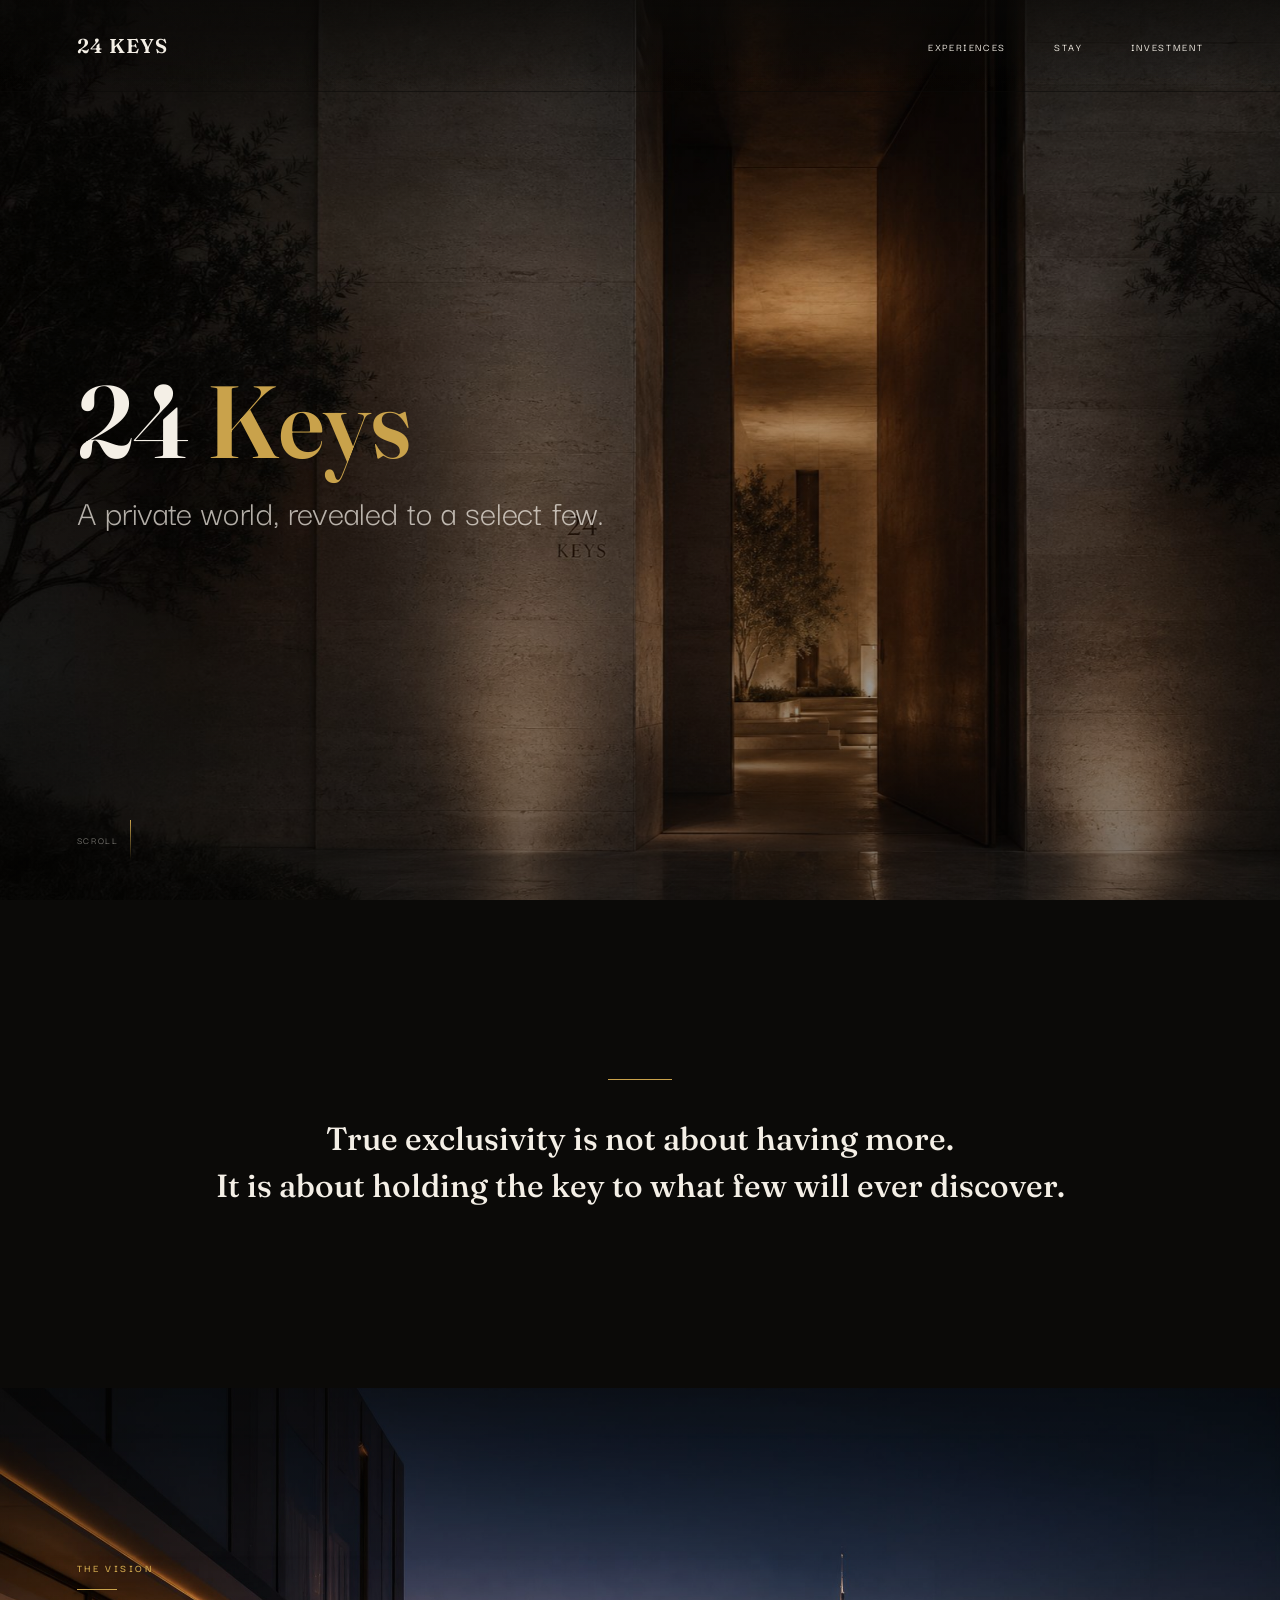
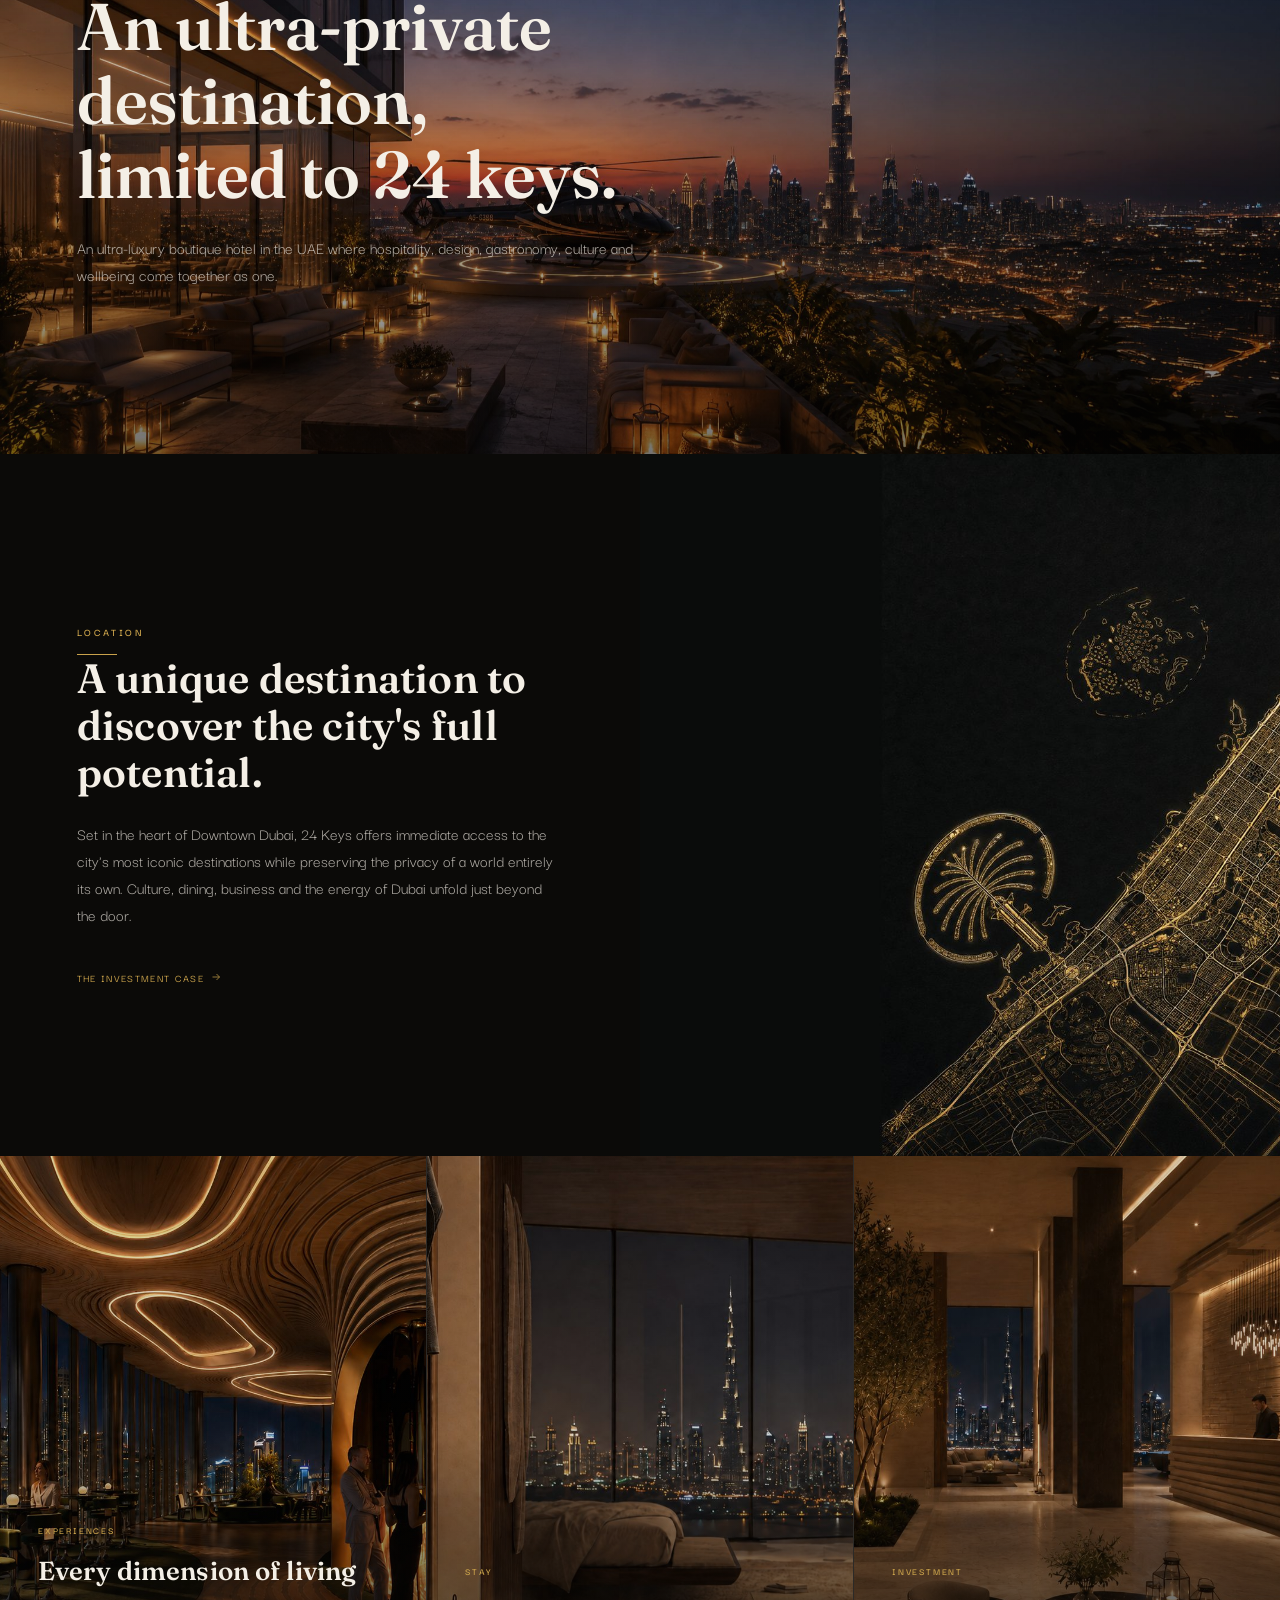
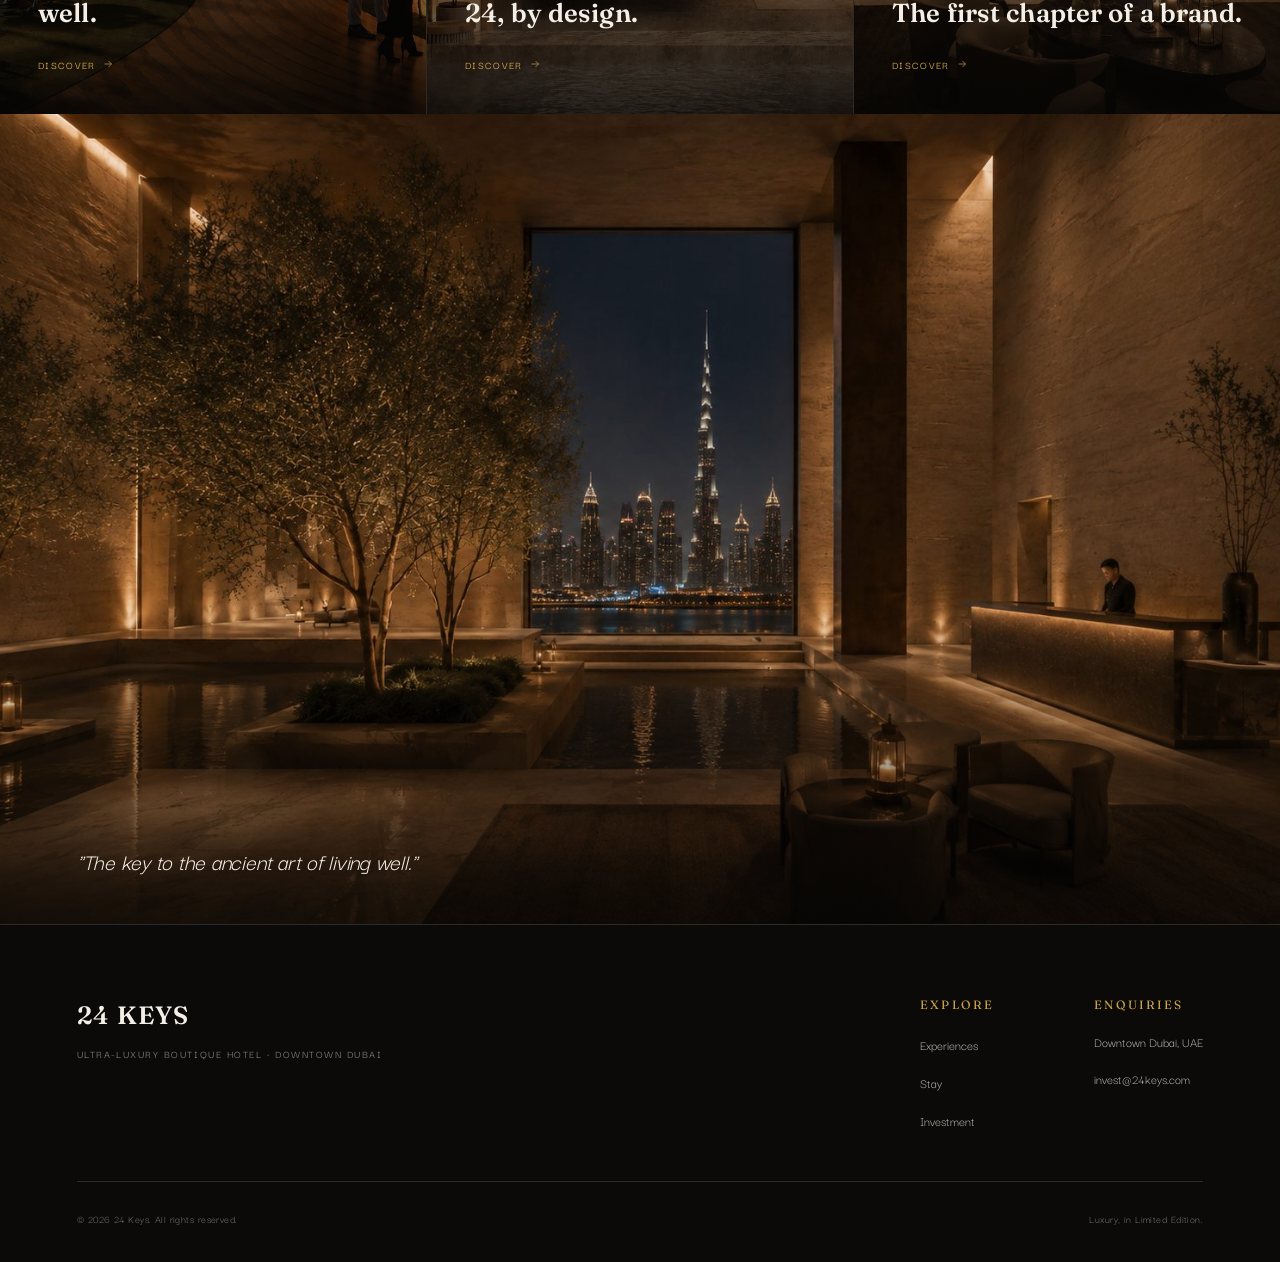
==== commit 096605dd: "Switch typography to Fraunces (semibold, tight tracking) matching SOHL font reference" ====
--- a/index.html
+++ b/index.html
@@ -8,7 +8,7 @@
 <link rel="icon" href="data:,">
 <link rel="preconnect" href="https://fonts.googleapis.com">
 <link rel="preconnect" href="https://fonts.gstatic.com" crossorigin>
-<link href="https://fonts.googleapis.com/css2?family=Inter:ital,wght@0,300;0,400;0,500;0,600;0,700;1,400;1,500&display=swap" rel="stylesheet">
+<link href="https://fonts.googleapis.com/css2?family=Fraunces:opsz,wght@9..144,300..700&family=Darker+Grotesque:wght@300;400;500;600;700&display=swap" rel="stylesheet">
 <link rel="stylesheet" href="css/style.css">
 </head>
 <body>
--- a/css/style.css
+++ b/css/style.css
@@ -13,7 +13,8 @@
   --gold-dim: rgba(201, 162, 75, 0.55);
   --line: rgba(244, 239, 230, 0.14);
 
-  --sans: -apple-system, BlinkMacSystemFont, "Inter", "SF Pro Text", "Helvetica Neue", Arial, sans-serif;
+  --sans: "Darker Grotesque", Arial, Helvetica, sans-serif;
+  --display: "Fraunces", "Georgia", serif;
 
   --container: 1440px;
   --gutter: clamp(24px, 6vw, 96px);
@@ -40,10 +41,11 @@
 a { color: inherit; text-decoration: none; }
 
 h1, h2, h3, h4 {
-  font-family: var(--sans);
+  font-family: var(--display);
+  font-optical-sizing: auto;
   font-weight: 600;
   margin: 0;
-  letter-spacing: -0.02em;
+  letter-spacing: 0.005em;
 }
 
 p { margin: 0; }
@@ -53,7 +55,7 @@
   font-family: var(--sans);
   font-weight: 600;
   font-size: 11px;
-  letter-spacing: 0.18em;
+  letter-spacing: 0.22em;
   text-transform: uppercase;
   color: var(--gold);
   padding-bottom: 14px;
@@ -93,7 +95,7 @@
   font-family: var(--sans);
   font-weight: 500;
   font-size: 11px;
-  letter-spacing: 0.14em;
+  letter-spacing: 0.17em;
   text-transform: uppercase;
   color: var(--cream);
   padding: 16px 34px;
@@ -152,9 +154,10 @@
 }
 
 .nav__mark {
-  font-family: var(--sans);
-  font-weight: 700;
-  font-size: 19px;
+  font-family: var(--display);
+  font-optical-sizing: auto;
+  font-weight: 600;
+  font-size: 20px;
   letter-spacing: 0.05em;
 }
 
@@ -173,7 +176,7 @@
 .nav__links a {
   font-size: 11px;
   font-weight: 500;
-  letter-spacing: 0.12em;
+  letter-spacing: 0.15em;
   text-transform: uppercase;
   padding-bottom: 6px;
   border-bottom: 1px solid transparent;
@@ -264,7 +267,7 @@
   font-size: clamp(48px, 8vw, 104px);
   font-weight: 600;
   line-height: 1;
-  letter-spacing: -0.03em;
+  letter-spacing: -0.005em;
 }
 .hero h1 .accent-gold { color: var(--gold); }
 .hero h1 small {
@@ -280,6 +283,7 @@
 .hero__content h1.h-sub {
   font-size: clamp(34px, 5.6vw, 66px);
   line-height: 1.12;
+  letter-spacing: 0em;
 }
 .hero__scroll {
   position: absolute;
@@ -320,11 +324,12 @@
   margin: 0 auto 36px;
 }
 .quote p {
-  font-family: var(--sans);
-  font-style: italic;
-  font-weight: 400;
+  font-family: var(--display);
+  font-optical-sizing: auto;
+  font-style: normal;
+  font-weight: 500;
   font-size: clamp(21px, 3vw, 32px);
-  letter-spacing: -0.01em;
+  letter-spacing: 0em;
   line-height: 1.45;
   max-width: 900px;
   margin: 0 auto;
@@ -405,7 +410,7 @@
   font-family: var(--sans);
   font-weight: 600;
   font-size: 12px;
-  letter-spacing: 0.16em;
+  letter-spacing: 0.18em;
   text-transform: uppercase;
   margin-bottom: 16px;
 }
@@ -452,7 +457,7 @@
   z-index: 2;
 }
 .slide.full .slide__copy .tag {
-  display: block; font-weight: 600; font-size: 11px; letter-spacing: 0.16em; text-transform: uppercase;
+  display: block; font-weight: 600; font-size: 11px; letter-spacing: 0.18em; text-transform: uppercase;
   color: var(--gold); margin-bottom: 16px;
 }
 .slide.full .slide__copy h3 {
@@ -469,7 +474,7 @@
   background: var(--near-black);
 }
 .slide.panel .slide__info .tag {
-  font-weight: 600; font-size: 11px; letter-spacing: 0.16em; text-transform: uppercase; color: var(--gold);
+  font-weight: 600; font-size: 11px; letter-spacing: 0.18em; text-transform: uppercase; color: var(--gold);
   display: block; margin-bottom: 18px; padding-bottom: 12px; border-bottom: 1px solid var(--line);
   max-width: fit-content;
 }
@@ -480,6 +485,10 @@
 .slide.panel .slide__info p { color: var(--cream-dim); font-size: 14.5px; max-width: 440px; margin-bottom: 26px; }
 .slide.panel .slide__photo { position: relative; overflow: hidden; }
 .slide.panel .slide__photo img { width: 100%; height: 100%; object-fit: cover; }
+
+/* Uncropped variant — full room renders where nothing should be cut off */
+.carousel--fit .slide.panel .slide__photo { background: var(--near-black); }
+.carousel--fit .slide.panel .slide__photo img { object-fit: contain; }
 
 @media (max-width: 900px) {
   .slide.panel { grid-template-columns: 1fr; }
@@ -582,7 +591,7 @@
   position: absolute; left: 0; right: 0; bottom: 0; z-index: 2;
   padding: 38px;
 }
-.teaser__copy .tag { font-weight: 600; font-size: 10px; letter-spacing: 0.16em; text-transform: uppercase; color: var(--gold); }
+.teaser__copy .tag { font-weight: 600; font-size: 10px; letter-spacing: 0.18em; text-transform: uppercase; color: var(--gold); }
 .teaser__copy h3 { font-size: 26px; margin: 10px 0 16px; }
 
 @media (max-width: 900px) {
@@ -602,10 +611,10 @@
   padding-bottom: 48px; border-bottom: 1px solid var(--line);
   margin-bottom: 28px;
 }
-.footer__mark { font-family: var(--sans); font-weight: 700; font-size: 24px; letter-spacing: 0.04em; }
+.footer__mark { font-family: var(--display); font-optical-sizing: auto; font-weight: 600; font-size: 25px; letter-spacing: 0.05em; }
 .footer__mark span { display: block; font-family: var(--sans); font-weight: 500; font-size: 11px; letter-spacing: 0.14em; color: var(--cream-faint); margin-top: 10px; text-transform: uppercase; }
 .footer__cols { display: flex; gap: clamp(40px, 8vw, 100px); flex-wrap: wrap; }
-.footer__col h4 { font-weight: 600; font-size: 11px; letter-spacing: 0.14em; text-transform: uppercase; color: var(--gold); margin-bottom: 18px; }
+.footer__col h4 { font-weight: 400; font-size: 12px; letter-spacing: 0.18em; text-transform: uppercase; color: var(--gold); margin-bottom: 18px; }
 .footer__col ul { list-style: none; margin: 0; padding: 0; display: flex; flex-direction: column; gap: 12px; }
 .footer__col a, .footer__col p { font-size: 13.5px; color: var(--cream-dim); }
 .footer__bottom {
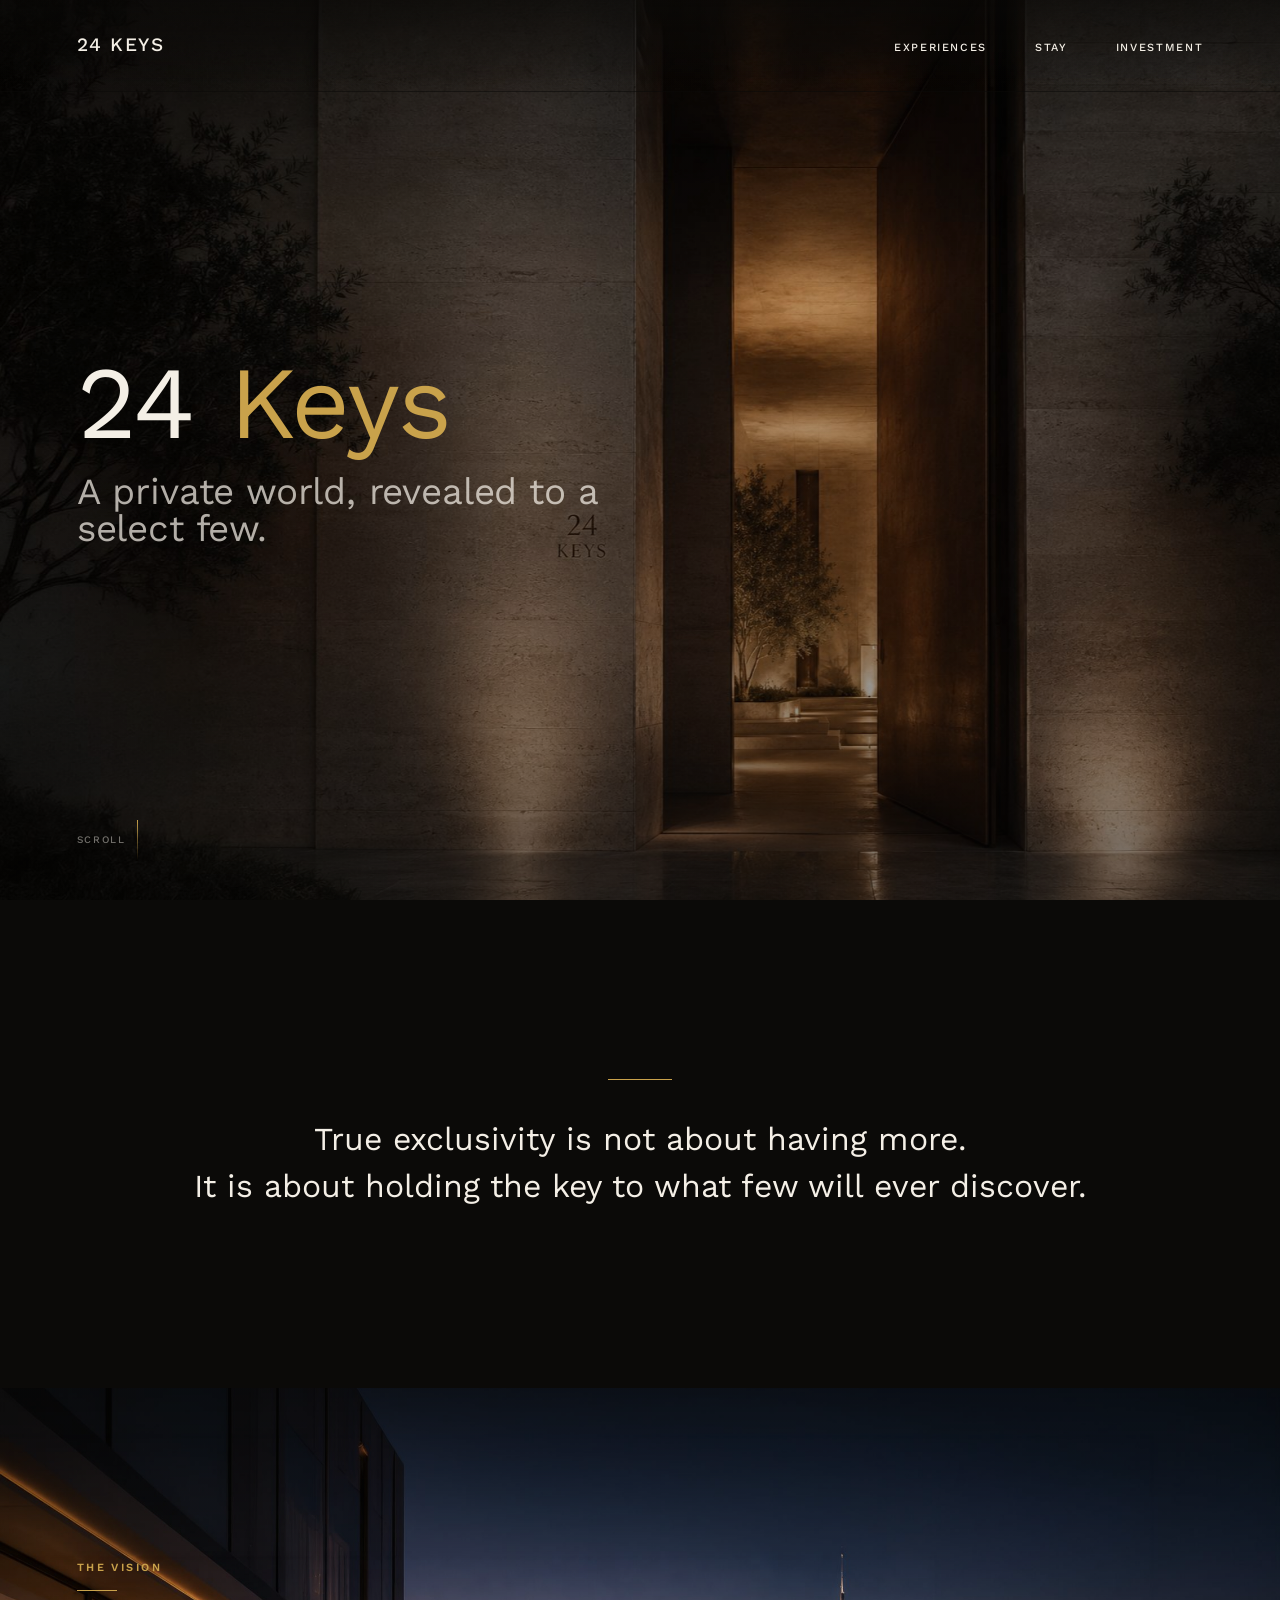
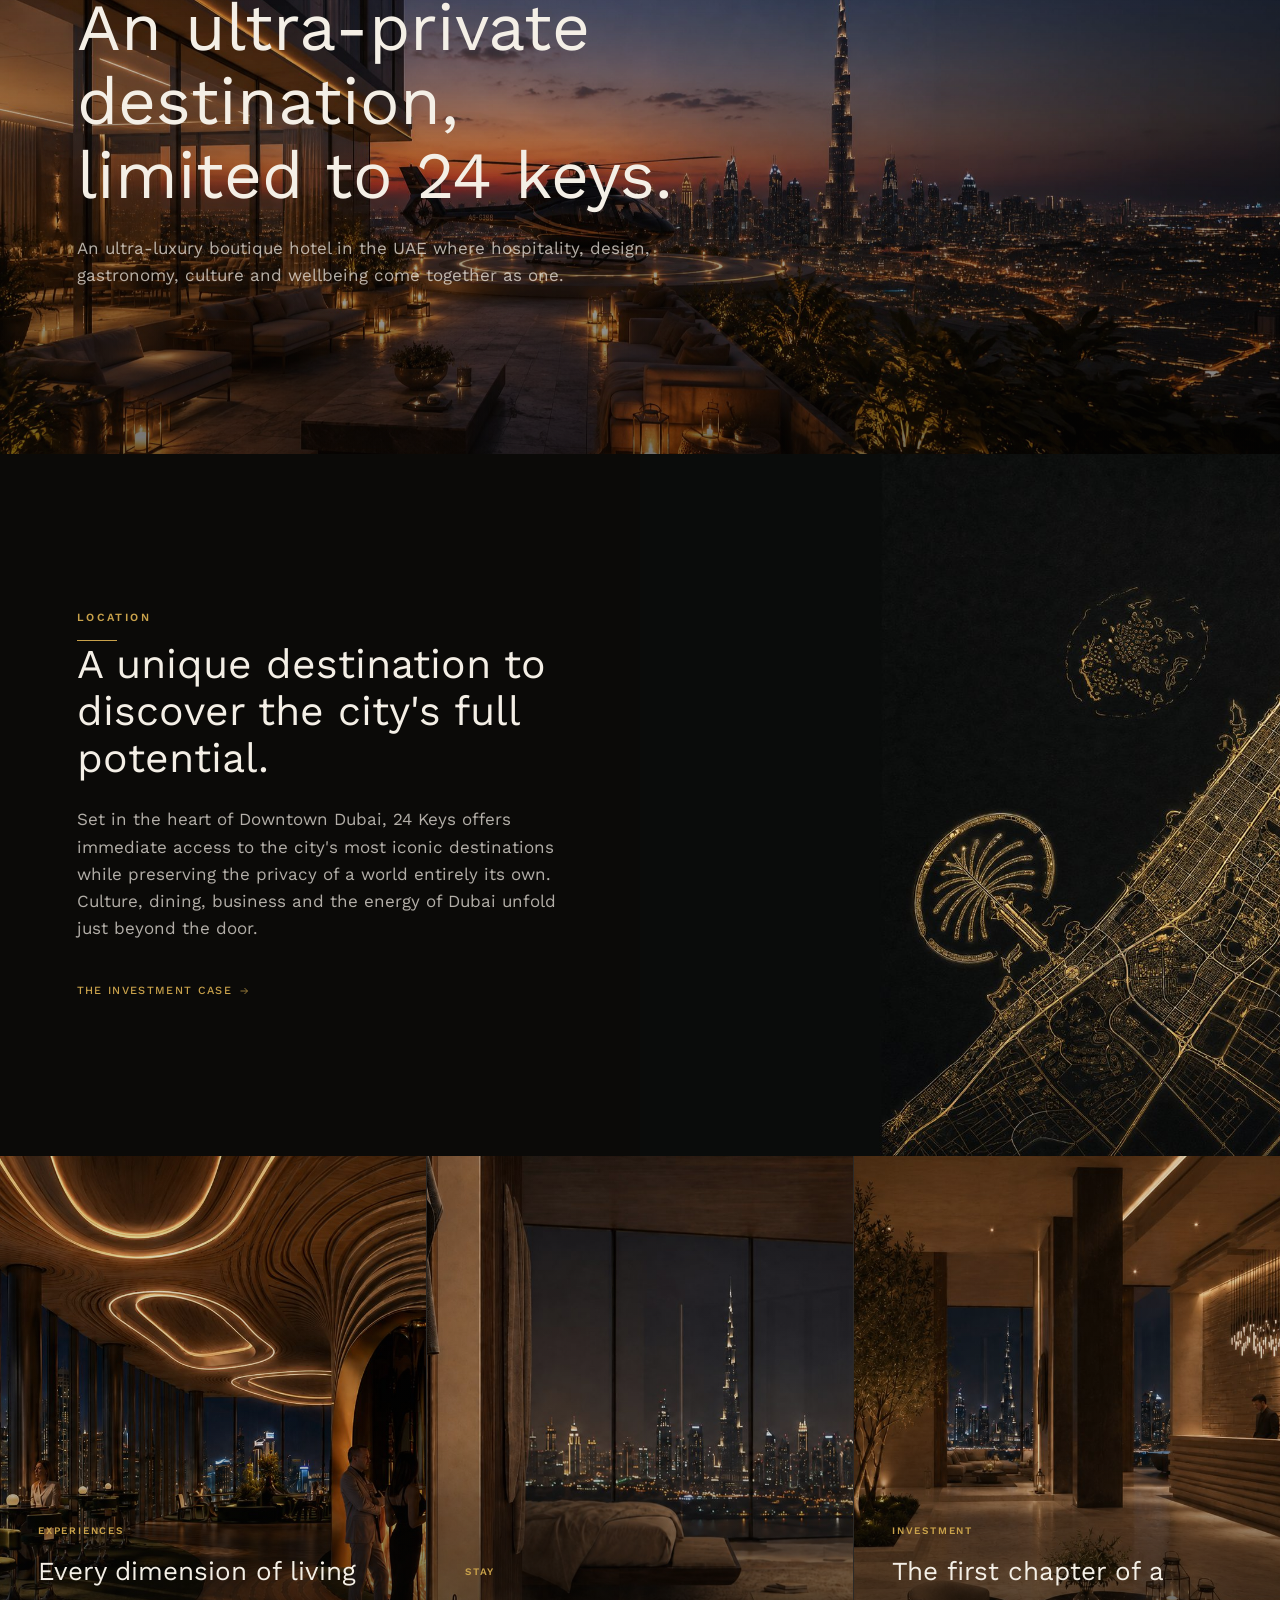
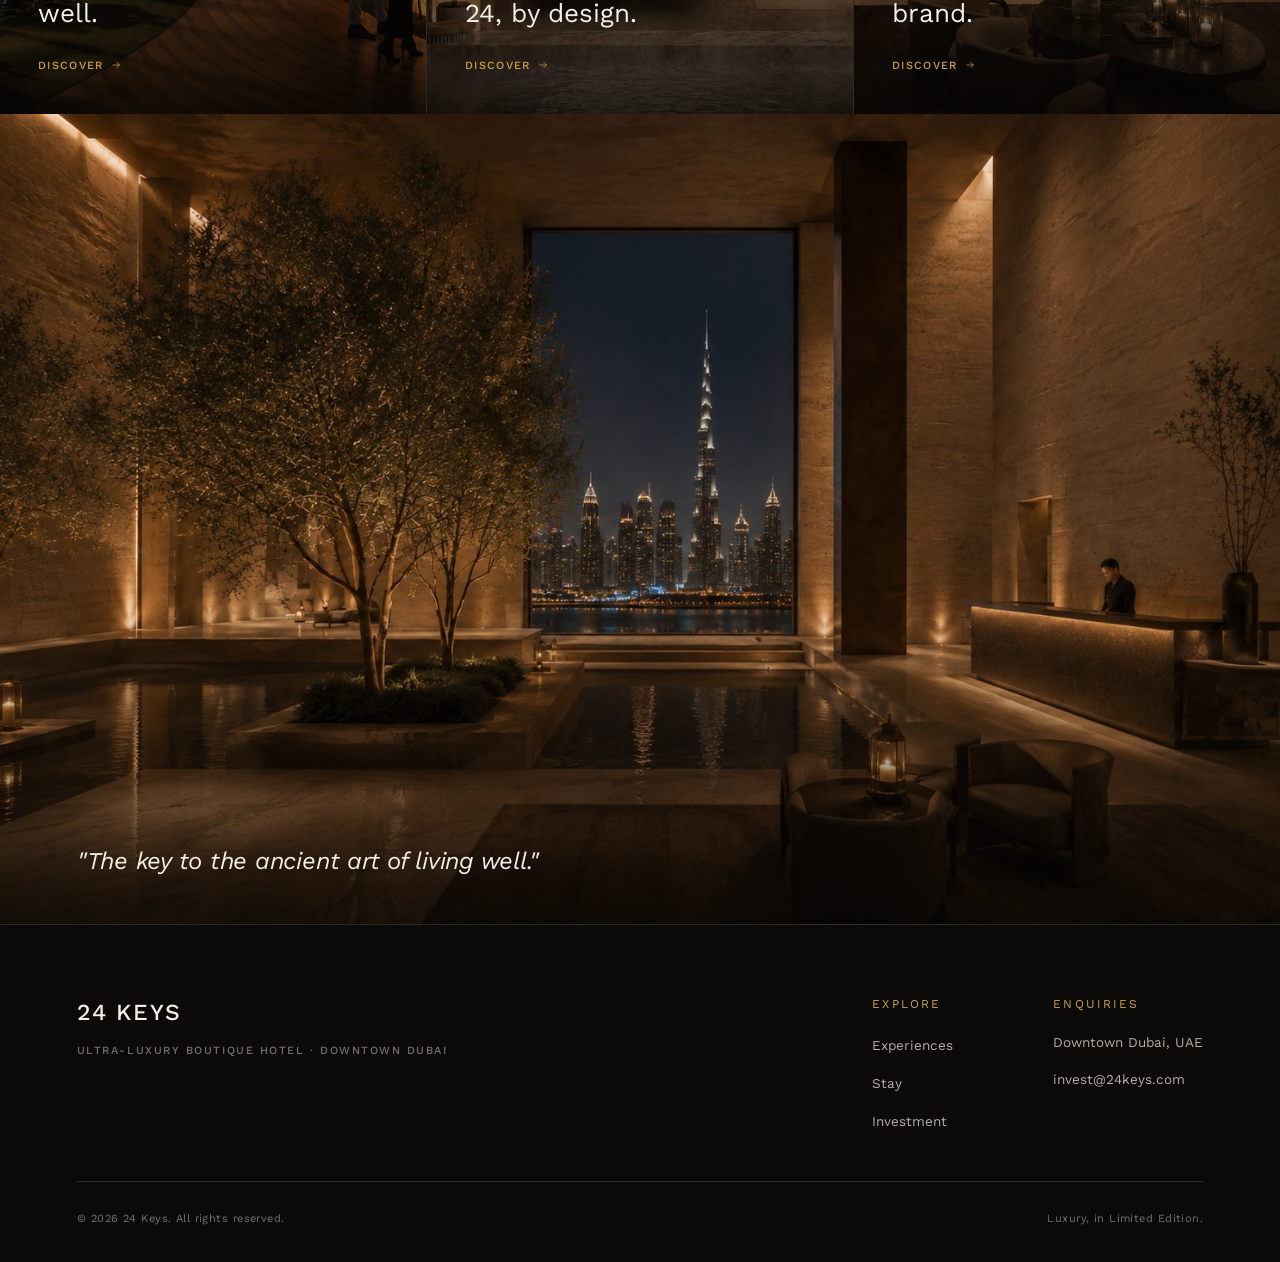
==== commit 782bfeab: "Switch typography to Work Sans, matching Aesop's restrained, unfussy register" ====
--- a/index.html
+++ b/index.html
@@ -8,7 +8,7 @@
 <link rel="icon" href="data:,">
 <link rel="preconnect" href="https://fonts.googleapis.com">
 <link rel="preconnect" href="https://fonts.gstatic.com" crossorigin>
-<link href="https://fonts.googleapis.com/css2?family=Fraunces:opsz,wght@9..144,300..700&family=Darker+Grotesque:wght@300;400;500;600;700&display=swap" rel="stylesheet">
+<link href="https://fonts.googleapis.com/css2?family=Work+Sans:wght@300;400;500;600&display=swap" rel="stylesheet">
 <link rel="stylesheet" href="css/style.css">
 </head>
 <body>
--- a/css/style.css
+++ b/css/style.css
@@ -13,8 +13,8 @@
   --gold-dim: rgba(201, 162, 75, 0.55);
   --line: rgba(244, 239, 230, 0.14);
 
-  --sans: "Darker Grotesque", Arial, Helvetica, sans-serif;
-  --display: "Fraunces", "Georgia", serif;
+  --sans: "Work Sans", Arial, Helvetica, sans-serif;
+  --display: "Work Sans", Arial, Helvetica, sans-serif;
 
   --container: 1440px;
   --gutter: clamp(24px, 6vw, 96px);
@@ -42,10 +42,9 @@
 
 h1, h2, h3, h4 {
   font-family: var(--display);
-  font-optical-sizing: auto;
-  font-weight: 600;
+  font-weight: 400;
   margin: 0;
-  letter-spacing: 0.005em;
+  letter-spacing: 0;
 }
 
 p { margin: 0; }
@@ -155,10 +154,9 @@
 
 .nav__mark {
   font-family: var(--display);
-  font-optical-sizing: auto;
-  font-weight: 600;
-  font-size: 20px;
-  letter-spacing: 0.05em;
+  font-weight: 500;
+  font-size: 19px;
+  letter-spacing: 0.08em;
 }
 
 .nav__right {
@@ -265,9 +263,9 @@
 .hero__content .lede { margin-top: 22px; }
 .hero h1 {
   font-size: clamp(48px, 8vw, 104px);
-  font-weight: 600;
+  font-weight: 400;
   line-height: 1;
-  letter-spacing: -0.005em;
+  letter-spacing: -0.01em;
 }
 .hero h1 .accent-gold { color: var(--gold); }
 .hero h1 small {
@@ -325,9 +323,8 @@
 }
 .quote p {
   font-family: var(--display);
-  font-optical-sizing: auto;
   font-style: normal;
-  font-weight: 500;
+  font-weight: 400;
   font-size: clamp(21px, 3vw, 32px);
   letter-spacing: 0em;
   line-height: 1.45;
@@ -611,7 +608,7 @@
   padding-bottom: 48px; border-bottom: 1px solid var(--line);
   margin-bottom: 28px;
 }
-.footer__mark { font-family: var(--display); font-optical-sizing: auto; font-weight: 600; font-size: 25px; letter-spacing: 0.05em; }
+.footer__mark { font-family: var(--display); font-weight: 500; font-size: 23px; letter-spacing: 0.08em; }
 .footer__mark span { display: block; font-family: var(--sans); font-weight: 500; font-size: 11px; letter-spacing: 0.14em; color: var(--cream-faint); margin-top: 10px; text-transform: uppercase; }
 .footer__cols { display: flex; gap: clamp(40px, 8vw, 100px); flex-wrap: wrap; }
 .footer__col h4 { font-weight: 400; font-size: 12px; letter-spacing: 0.18em; text-transform: uppercase; color: var(--gold); margin-bottom: 18px; }
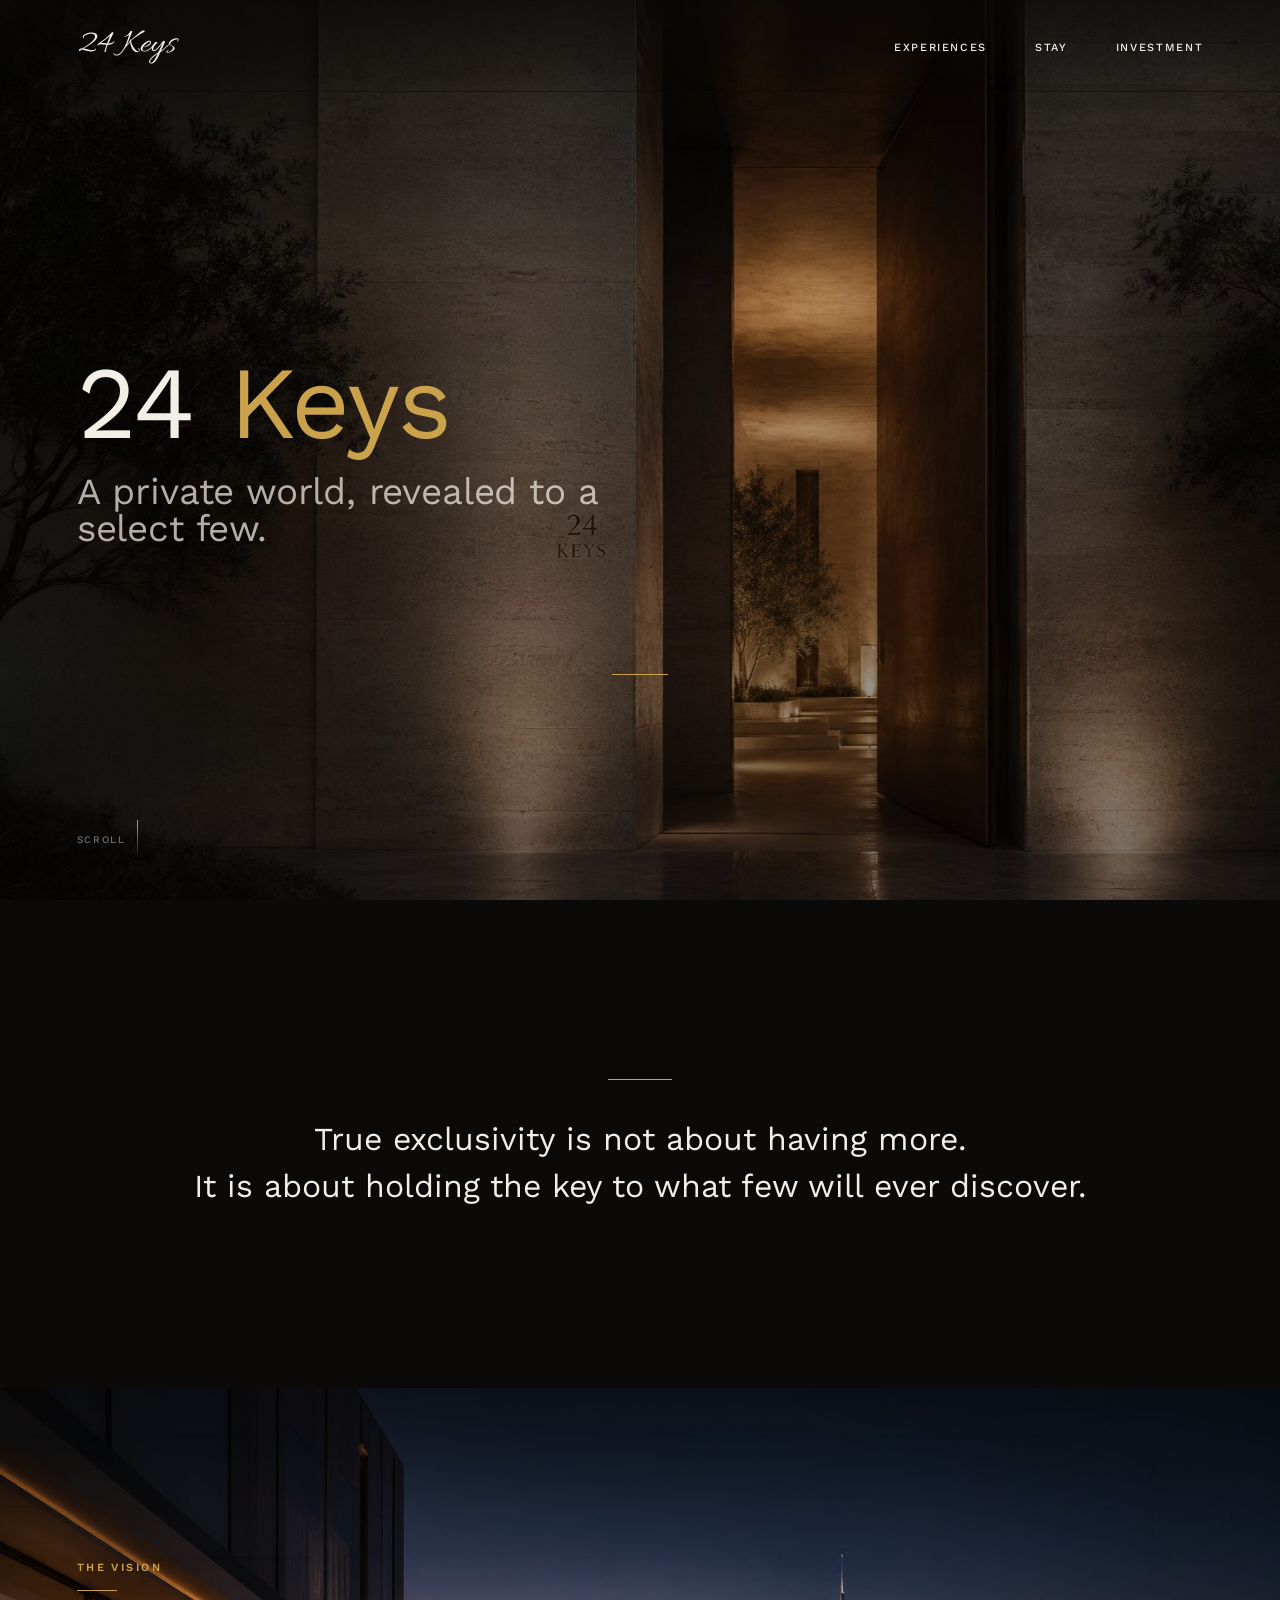
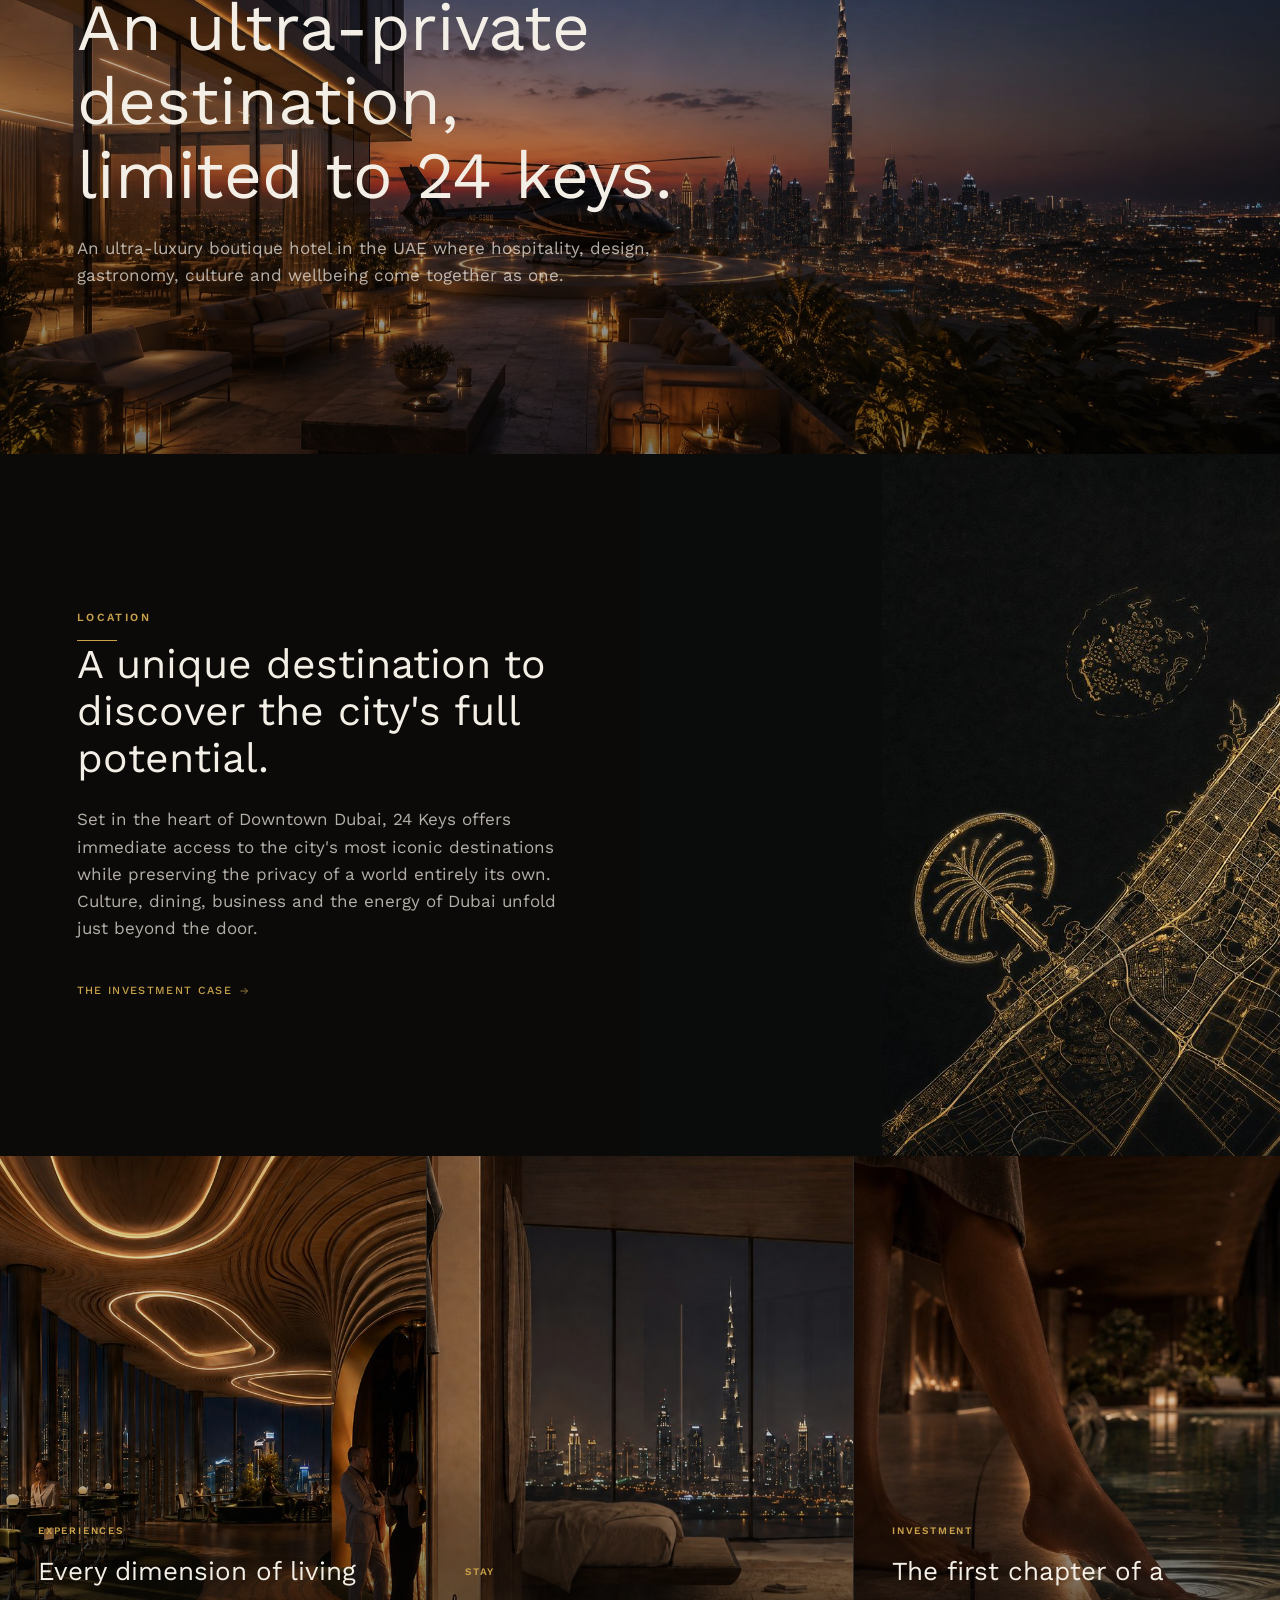
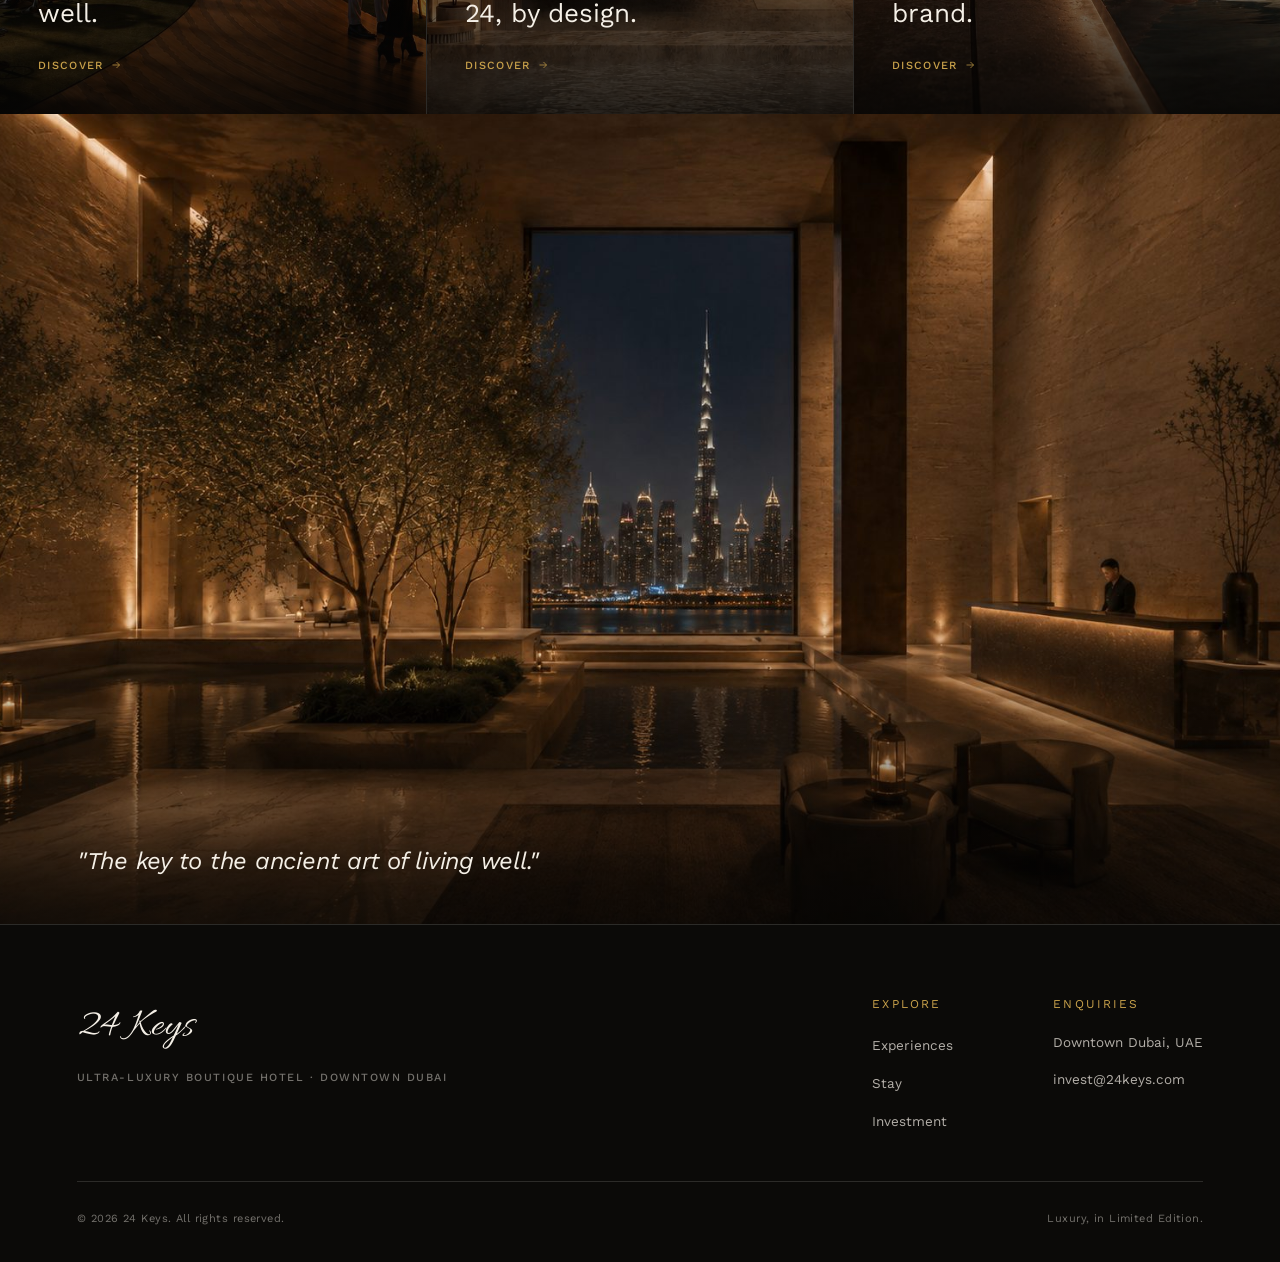
==== commit 798c92db: "Refresh imagery, hand-written logo, and remove deck-request CTA Swap in updated high-res renders for" ====
--- a/index.html
+++ b/index.html
@@ -8,13 +8,13 @@
 <link rel="icon" href="data:,">
 <link rel="preconnect" href="https://fonts.googleapis.com">
 <link rel="preconnect" href="https://fonts.gstatic.com" crossorigin>
-<link href="https://fonts.googleapis.com/css2?family=Work+Sans:wght@300;400;500;600&display=swap" rel="stylesheet">
+<link href="https://fonts.googleapis.com/css2?family=Work+Sans:wght@300;400;500;600&family=Allura&display=swap" rel="stylesheet">
 <link rel="stylesheet" href="css/style.css">
 </head>
 <body>
 
 <nav class="nav">
-  <a href="index.html" class="nav__mark">24 KEYS</a>
+  <a href="index.html" class="nav__mark">24 Keys</a>
   <div class="nav__right">
     <ul class="nav__links">
       <li><a href="experiences.html">Experiences</a></li>
@@ -26,7 +26,7 @@
 </nav>
 
 <!-- HERO -->
-<header class="hero">
+<header class="hero hero--cover">
   <div class="hero__bg" style="background-image:url('images/hero-entrance.jpg')"></div>
   <div class="hero__scrim"></div>
   <div class="hero__content">
@@ -34,6 +34,7 @@
       <small>A private world, revealed to a select few.</small>
     </h1>
   </div>
+  <div class="hero__rule"></div>
   <div class="hero__scroll">Scroll</div>
 </header>
 
@@ -92,7 +93,7 @@
     </div>
   </a>
   <a class="teaser reveal" href="investment.html">
-    <img src="images/lobby-reception.jpg" alt="The 24 Keys Investment Opportunity" loading="lazy">
+    <img src="images/spa-pool-view.jpg" alt="The 24 Keys Investment Opportunity" loading="lazy">
     <div class="teaser__copy">
       <span class="tag">Investment</span>
       <h3>The first chapter of a brand.</h3>
@@ -111,7 +112,7 @@
 
 <footer class="footer" id="contact">
   <div class="footer__top">
-    <div class="footer__mark">24 KEYS<span>Ultra-luxury boutique hotel &middot; Downtown Dubai</span></div>
+    <div class="footer__mark">24 Keys<span>Ultra-luxury boutique hotel &middot; Downtown Dubai</span></div>
     <div class="footer__cols">
       <div class="footer__col">
         <h4>Explore</h4>
--- a/css/style.css
+++ b/css/style.css
@@ -15,6 +15,7 @@
 
   --sans: "Work Sans", Arial, Helvetica, sans-serif;
   --display: "Work Sans", Arial, Helvetica, sans-serif;
+  --logo-font: "Allura", cursive;
 
   --container: 1440px;
   --gutter: clamp(24px, 6vw, 96px);
@@ -153,10 +154,11 @@
 }
 
 .nav__mark {
-  font-family: var(--display);
-  font-weight: 500;
-  font-size: 19px;
-  letter-spacing: 0.08em;
+  font-family: var(--logo-font);
+  font-weight: 400;
+  font-size: 34px;
+  letter-spacing: 0.01em;
+  color: var(--cream);
 }
 
 .nav__right {
@@ -307,6 +309,15 @@
 
 .hero--sub { height: 74vh; min-height: 460px; }
 
+.hero--cover .hero__rule {
+  position: absolute;
+  left: 50%; bottom: 25%;
+  transform: translateX(-50%);
+  z-index: 2;
+  width: 56px; height: 1px;
+  background: var(--gold);
+}
+
 /* -------------------------------- QUOTE ---------------------------------- */
 
 .quote {
@@ -486,6 +497,13 @@
 /* Uncropped variant — full room renders where nothing should be cut off */
 .carousel--fit .slide.panel .slide__photo { background: var(--near-black); }
 .carousel--fit .slide.panel .slide__photo img { object-fit: contain; }
+.carousel--fit .slide.full .slide__bg { background-size: contain; background-repeat: no-repeat; }
+
+.slide.full .slide__copy.copy--left {
+  left: var(--gutter); right: auto; bottom: 12%;
+  text-align: left; max-width: 460px; margin: 0;
+}
+.slide.full .slide__copy.copy--left p { margin: 0 auto 0 0; }
 
 @media (max-width: 900px) {
   .slide.panel { grid-template-columns: 1fr; }
@@ -608,7 +626,7 @@
   padding-bottom: 48px; border-bottom: 1px solid var(--line);
   margin-bottom: 28px;
 }
-.footer__mark { font-family: var(--display); font-weight: 500; font-size: 23px; letter-spacing: 0.08em; }
+.footer__mark { font-family: var(--logo-font); font-weight: 400; font-size: 40px; letter-spacing: 0.01em; }
 .footer__mark span { display: block; font-family: var(--sans); font-weight: 500; font-size: 11px; letter-spacing: 0.14em; color: var(--cream-faint); margin-top: 10px; text-transform: uppercase; }
 .footer__cols { display: flex; gap: clamp(40px, 8vw, 100px); flex-wrap: wrap; }
 .footer__col h4 { font-weight: 400; font-size: 12px; letter-spacing: 0.18em; text-transform: uppercase; color: var(--gold); margin-bottom: 18px; }
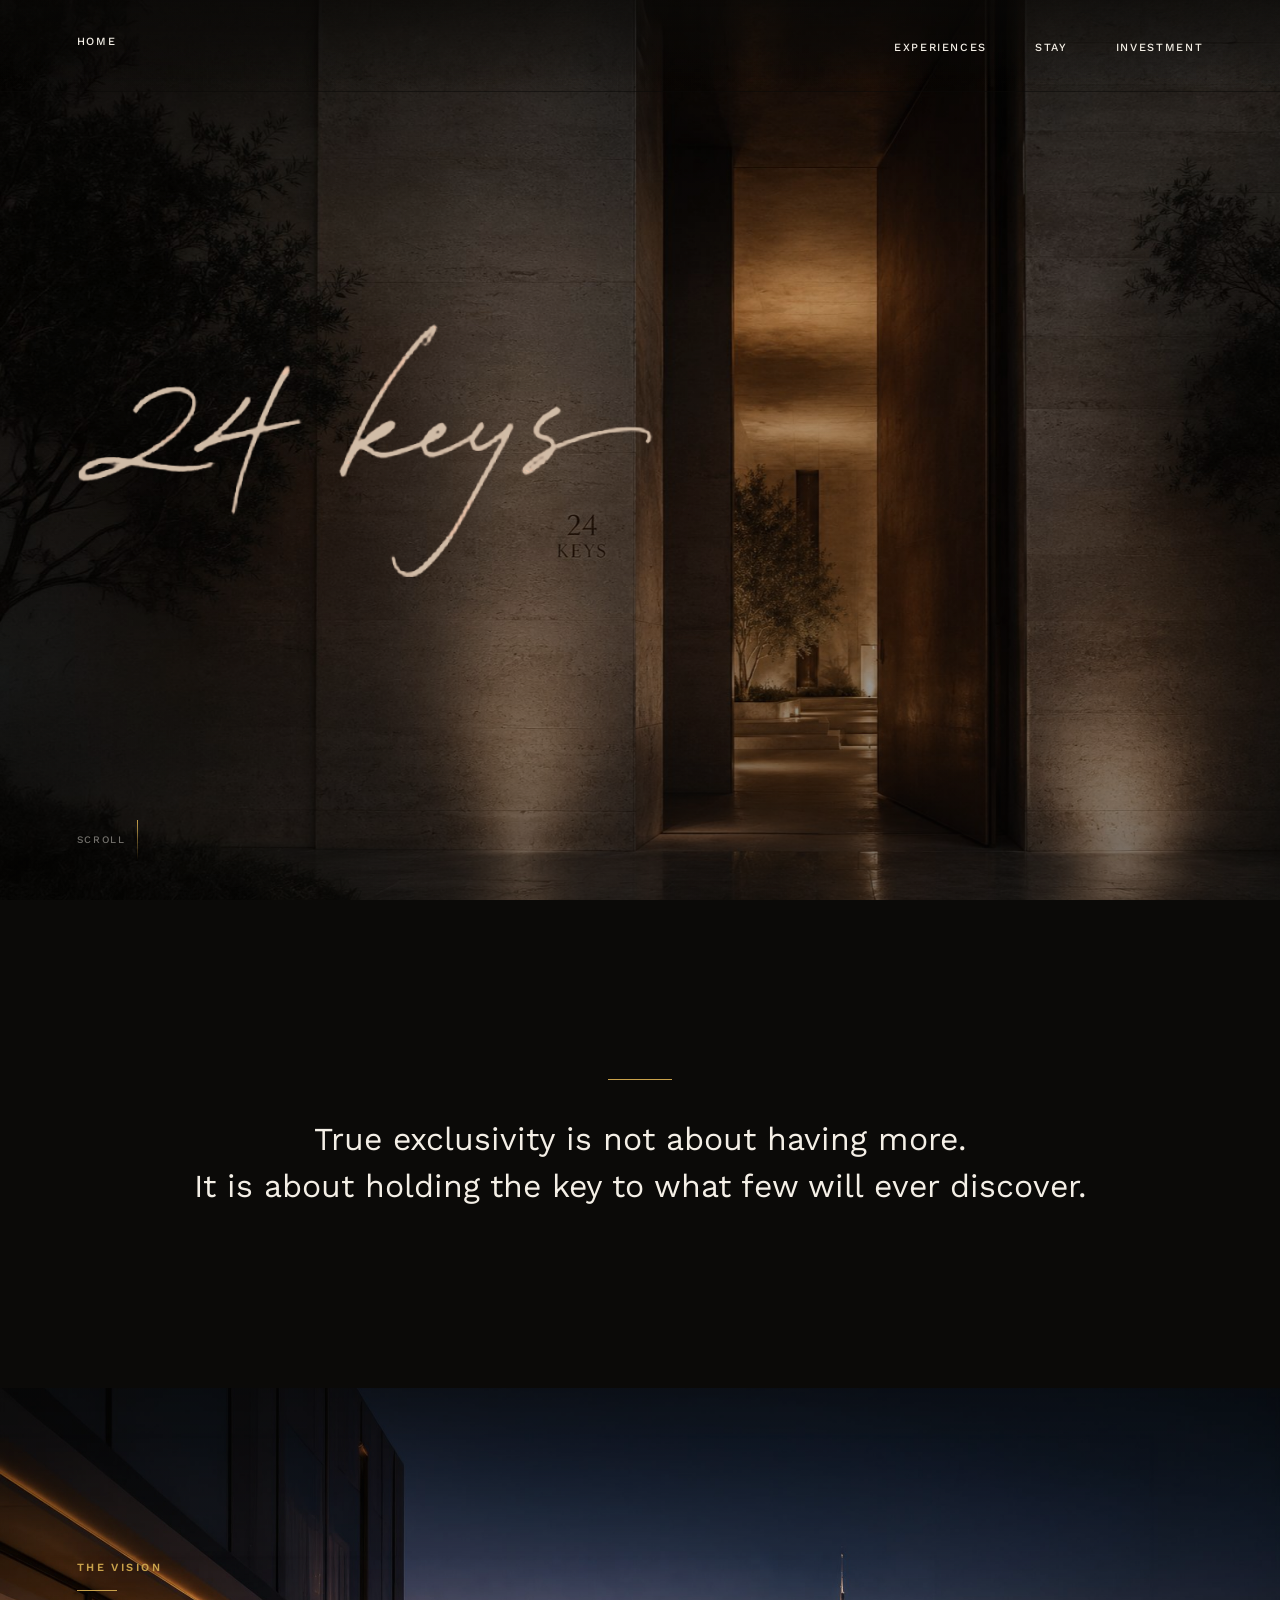
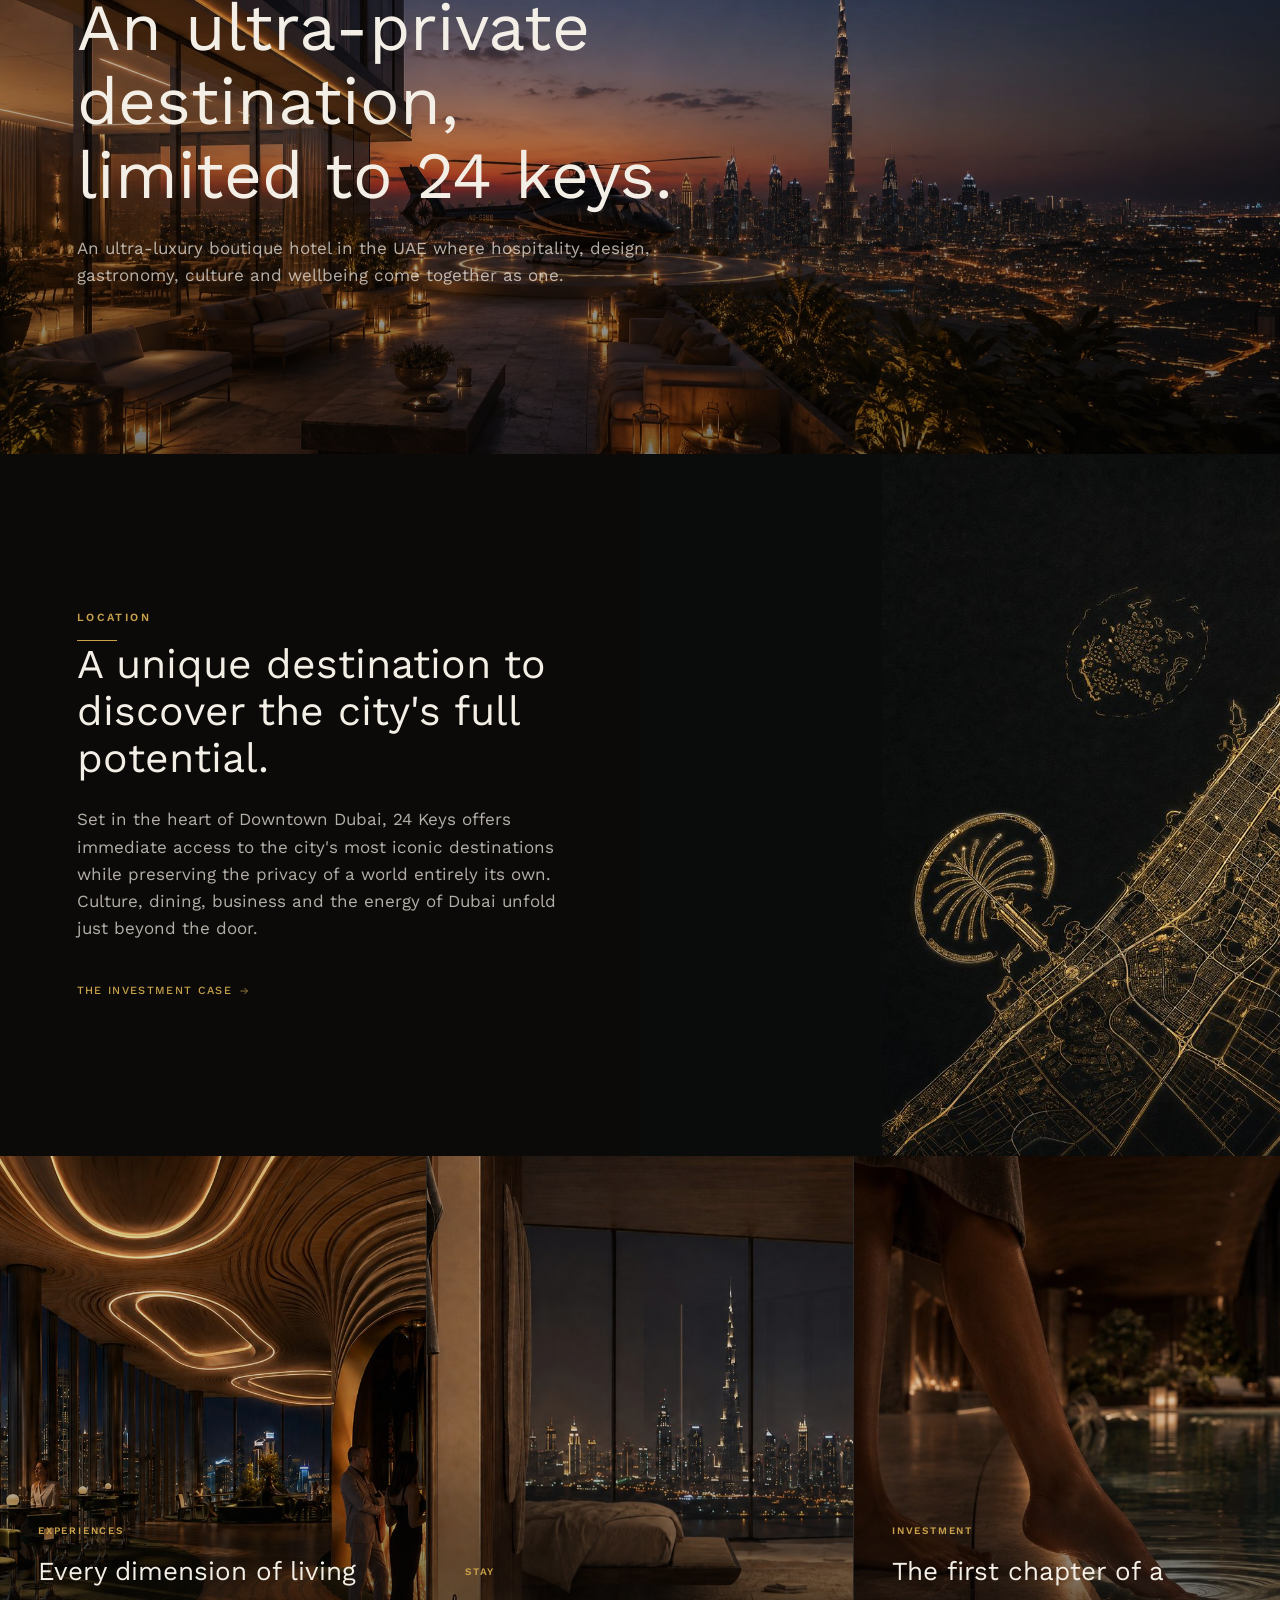
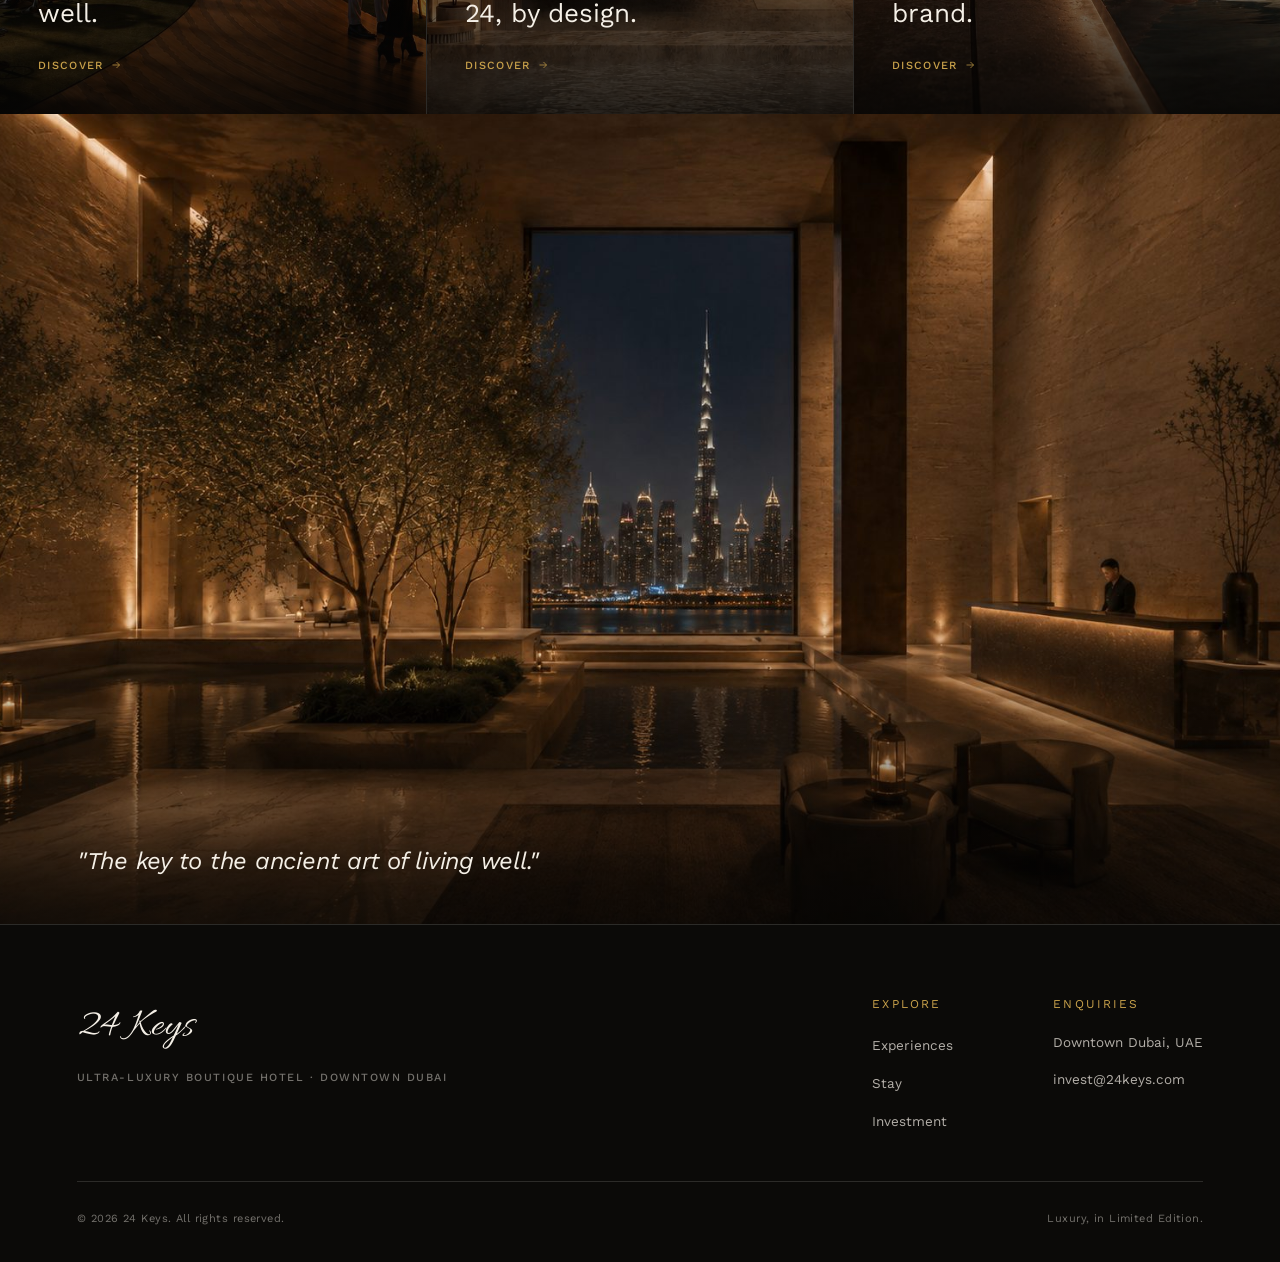
==== commit 16a137d3: "Replace cover wordmark with hand-drawn logo, unify Experiences layout, swap Stay hero image Cover he" ====
--- a/index.html
+++ b/index.html
@@ -14,7 +14,7 @@
 <body>
 
 <nav class="nav">
-  <a href="index.html" class="nav__mark">24 Keys</a>
+  <a href="index.html" class="nav__mark">Home</a>
   <div class="nav__right">
     <ul class="nav__links">
       <li><a href="experiences.html">Experiences</a></li>
@@ -30,11 +30,8 @@
   <div class="hero__bg" style="background-image:url('images/hero-entrance.jpg')"></div>
   <div class="hero__scrim"></div>
   <div class="hero__content">
-    <h1>24 <span class="accent-gold">Keys</span>
-      <small>A private world, revealed to a select few.</small>
-    </h1>
+    <img src="images/24keys-logo.png" alt="24 Keys" class="hero__logo">
   </div>
-  <div class="hero__rule"></div>
   <div class="hero__scroll">Scroll</div>
 </header>
 
--- a/css/style.css
+++ b/css/style.css
@@ -154,12 +154,17 @@
 }
 
 .nav__mark {
-  font-family: var(--logo-font);
-  font-weight: 400;
-  font-size: 34px;
-  letter-spacing: 0.01em;
+  font-family: var(--sans);
+  font-weight: 500;
+  font-size: 11px;
+  letter-spacing: 0.15em;
+  text-transform: uppercase;
   color: var(--cream);
-}
+  padding-bottom: 6px;
+  border-bottom: 1px solid transparent;
+  transition: border-color 0.3s var(--ease), color 0.3s var(--ease);
+}
+.nav__mark:hover { border-color: var(--gold); color: var(--gold); }
 
 .nav__right {
   display: flex;
@@ -280,6 +285,10 @@
   text-transform: none;
   margin-top: 20px;
 }
+.hero__logo {
+  width: clamp(330px, 45vw, 630px);
+  height: auto;
+}
 .hero__content h1.h-sub {
   font-size: clamp(34px, 5.6vw, 66px);
   line-height: 1.12;
@@ -309,14 +318,8 @@
 
 .hero--sub { height: 74vh; min-height: 460px; }
 
-.hero--cover .hero__rule {
-  position: absolute;
-  left: 50%; bottom: 25%;
-  transform: translateX(-50%);
-  z-index: 2;
-  width: 56px; height: 1px;
-  background: var(--gold);
-}
+.hero--cover .hero__content { text-align: center; }
+.hero--cover .hero__logo { margin: 0 auto; }
 
 /* -------------------------------- QUOTE ---------------------------------- */
 
@@ -498,12 +501,6 @@
 .carousel--fit .slide.panel .slide__photo { background: var(--near-black); }
 .carousel--fit .slide.panel .slide__photo img { object-fit: contain; }
 .carousel--fit .slide.full .slide__bg { background-size: contain; background-repeat: no-repeat; }
-
-.slide.full .slide__copy.copy--left {
-  left: var(--gutter); right: auto; bottom: 12%;
-  text-align: left; max-width: 460px; margin: 0;
-}
-.slide.full .slide__copy.copy--left p { margin: 0 auto 0 0; }
 
 @media (max-width: 900px) {
   .slide.panel { grid-template-columns: 1fr; }
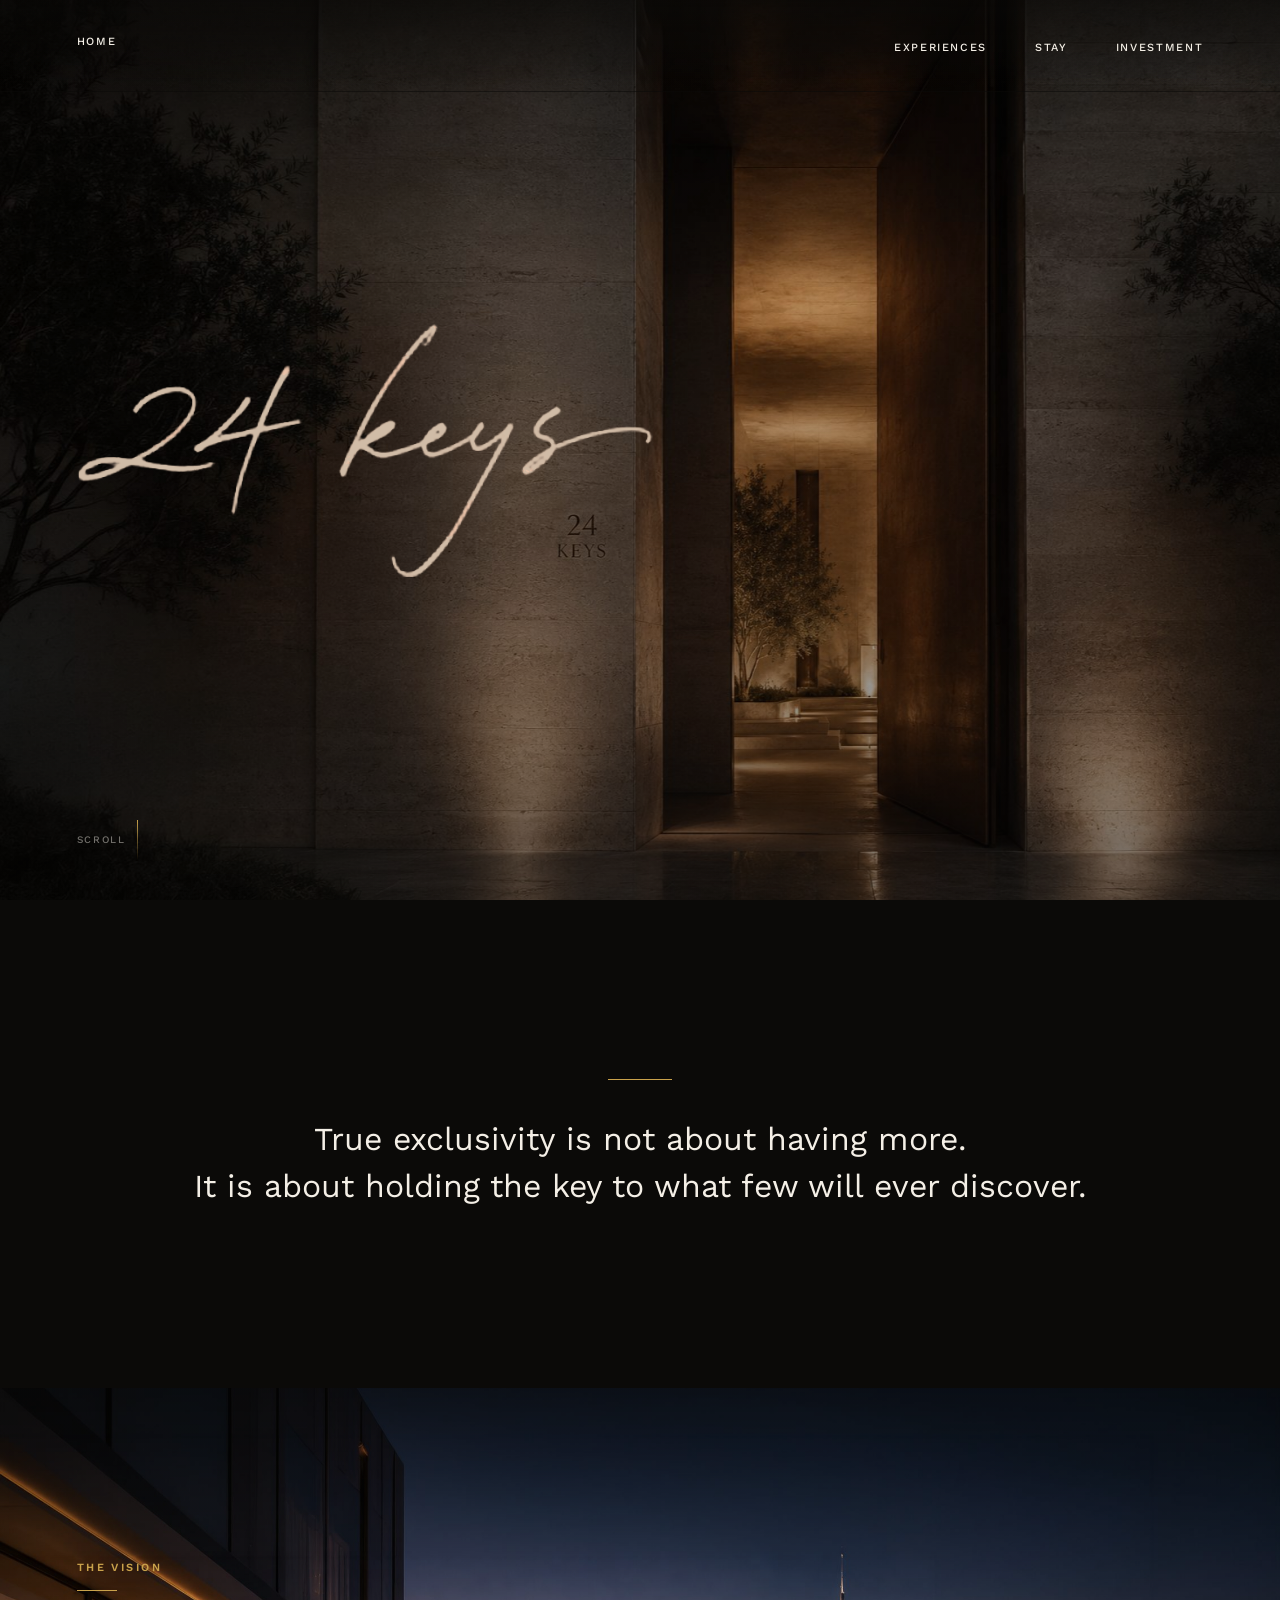
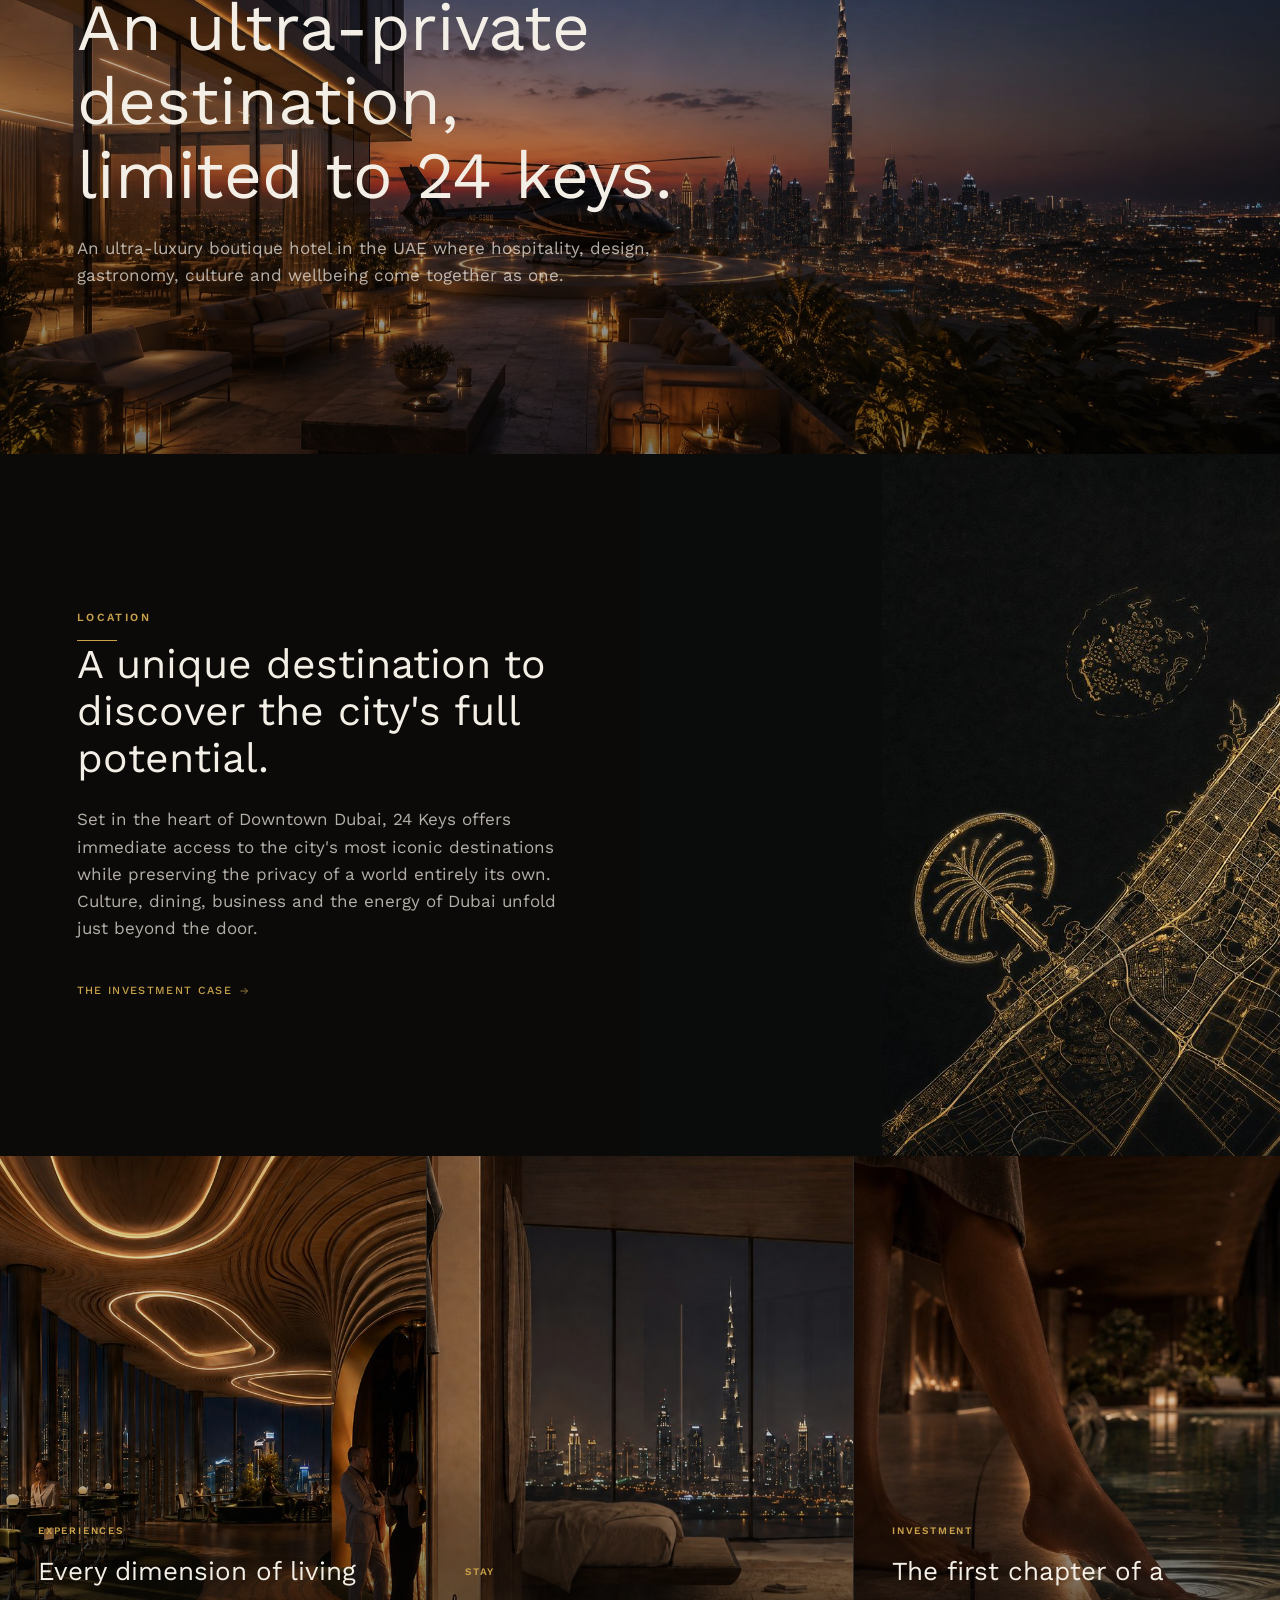
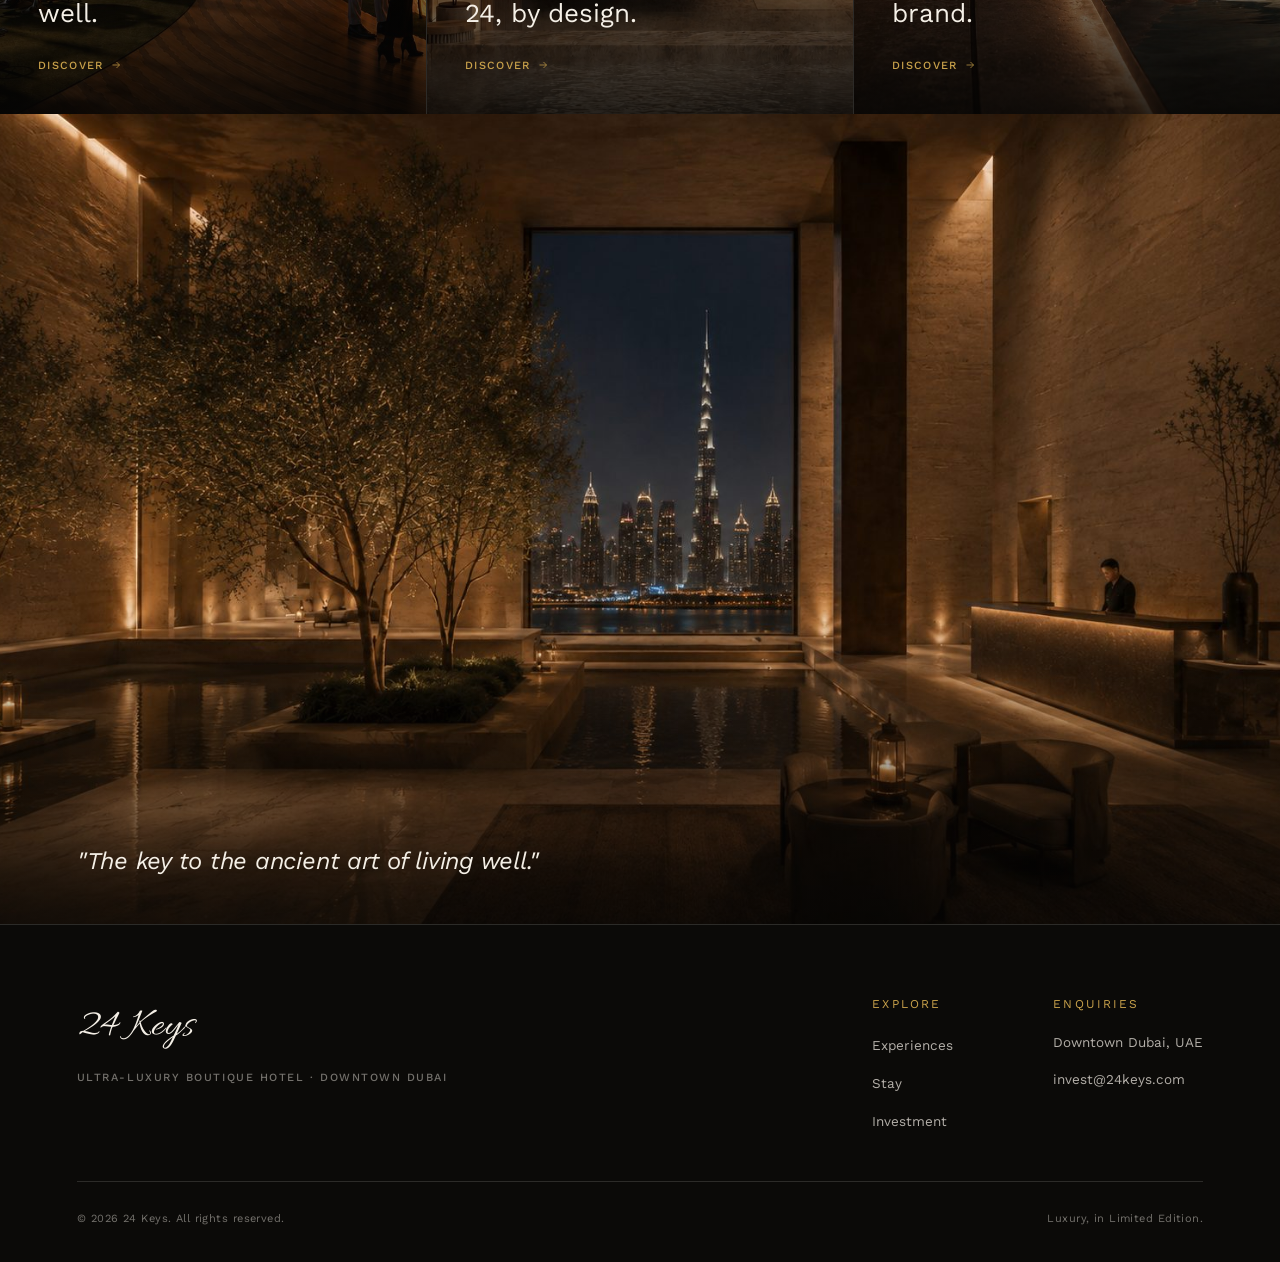
==== commit f65e900b: "Cache-bust CSS/JS asset links We've redeployed several times this session; add a version query strin" ====
--- a/index.html
+++ b/index.html
@@ -9,7 +9,7 @@
 <link rel="preconnect" href="https://fonts.googleapis.com">
 <link rel="preconnect" href="https://fonts.gstatic.com" crossorigin>
 <link href="https://fonts.googleapis.com/css2?family=Work+Sans:wght@300;400;500;600&family=Allura&display=swap" rel="stylesheet">
-<link rel="stylesheet" href="css/style.css">
+<link rel="stylesheet" href="css/style.css?v=3">
 </head>
 <body>
 
@@ -134,6 +134,6 @@
   </div>
 </footer>
 
-<script src="js/main.js"></script>
+<script src="js/main.js?v=3"></script>
 </body>
 </html>
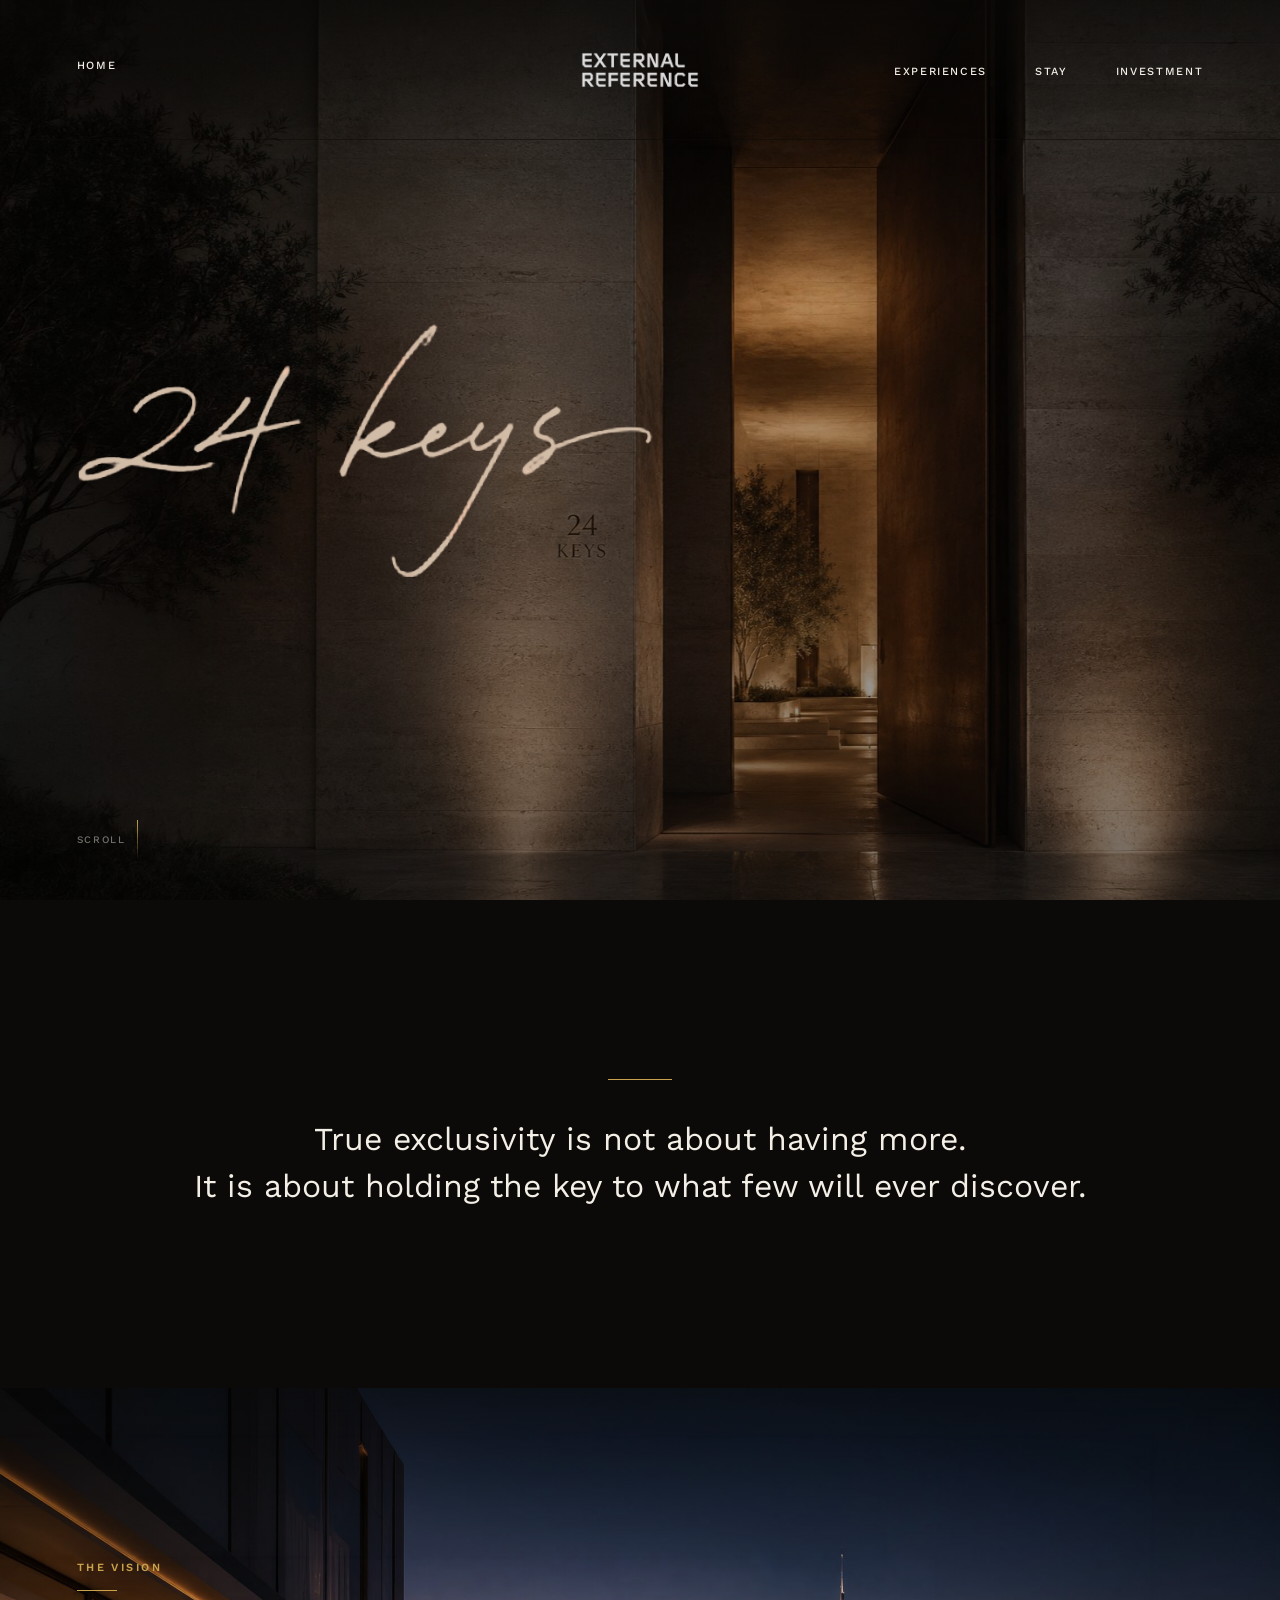
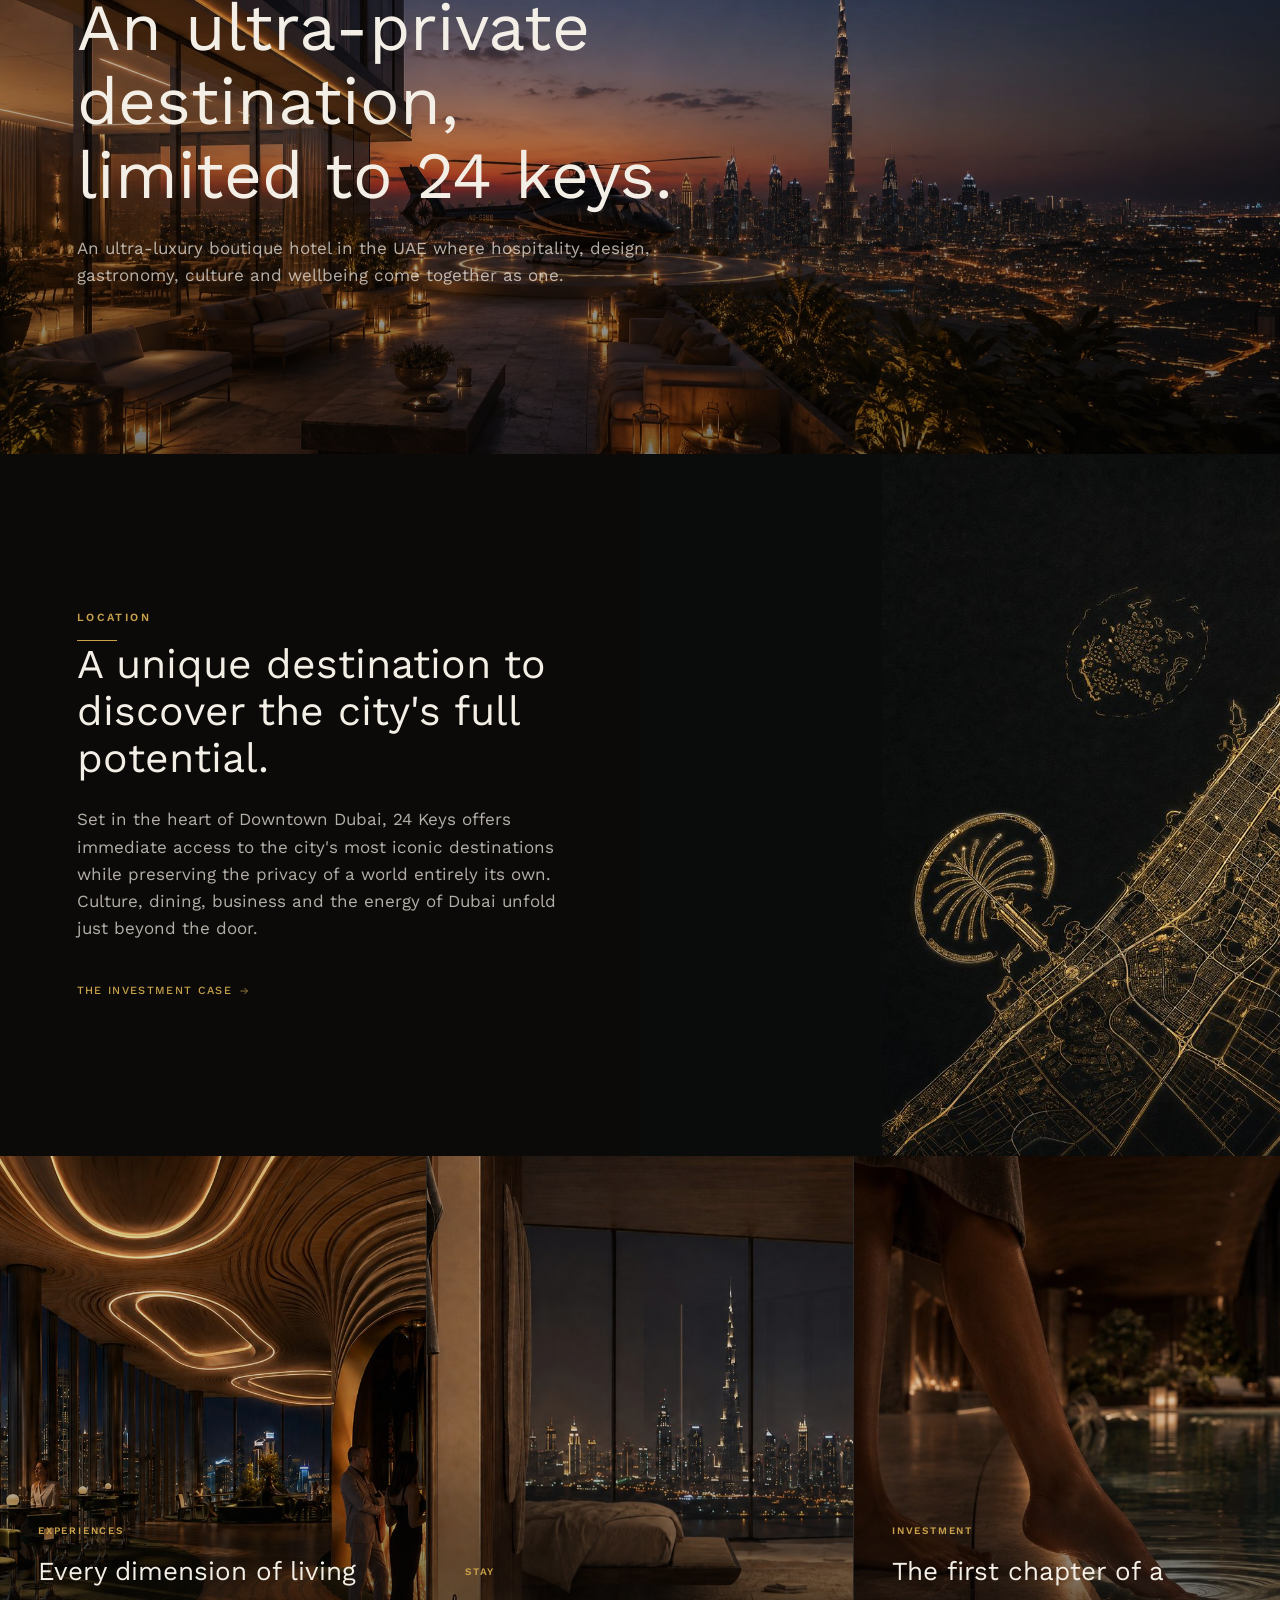
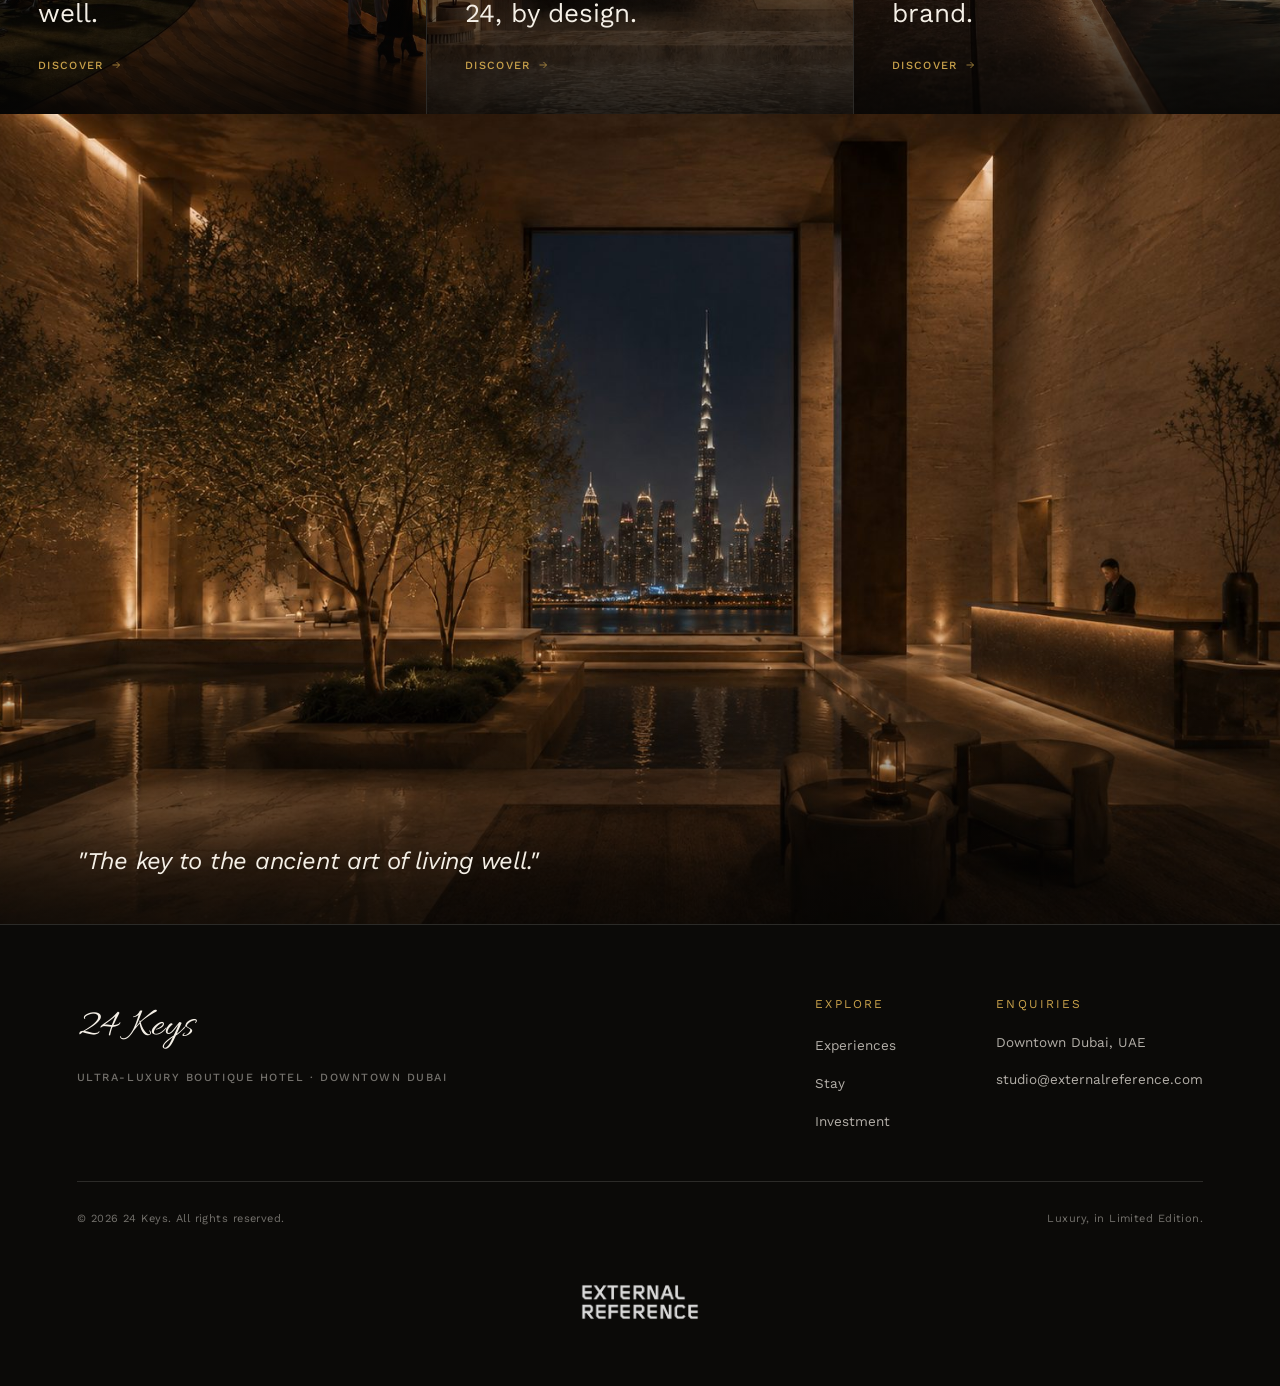
==== commit 9554bcf2: "Add External Reference design credit to nav and footer Adds the studio logo (linked to externalrefer" ====
--- a/index.html
+++ b/index.html
@@ -15,6 +15,9 @@
 
 <nav class="nav">
   <a href="index.html" class="nav__mark">Home</a>
+  <a href="https://externalreference.com/" target="_blank" rel="noopener" class="nav__credit">
+    <img src="images/external-reference-logo.png" alt="External Reference" class="nav__credit-logo">
+  </a>
   <div class="nav__right">
     <ul class="nav__links">
       <li><a href="experiences.html">Experiences</a></li>
@@ -123,7 +126,7 @@
         <h4>Enquiries</h4>
         <ul>
           <li><p>Downtown Dubai, UAE</p></li>
-          <li><a href="mailto:invest@24keys.com">invest@24keys.com</a></li>
+          <li><a href="mailto:studio@externalreference.com">studio@externalreference.com</a></li>
         </ul>
       </div>
     </div>
@@ -132,6 +135,9 @@
     <span>&copy; 2026 24 Keys. All rights reserved.</span>
     <span>Luxury, in Limited Edition.</span>
   </div>
+  <div class="footer__credit">
+    <img src="images/external-reference-logo.png" alt="External Reference" class="footer__credit-logo">
+  </div>
 </footer>
 
 <script src="js/main.js?v=3"></script>
--- a/css/style.css
+++ b/css/style.css
@@ -19,7 +19,7 @@
 
   --container: 1440px;
   --gutter: clamp(24px, 6vw, 96px);
-  --nav-h: 92px;
+  --nav-h: 140px;
 
   --ease: cubic-bezier(0.22, 1, 0.36, 1);
 }
@@ -138,9 +138,9 @@
   top: 0; left: 0; right: 0;
   z-index: 100;
   height: var(--nav-h);
-  display: flex;
+  display: grid;
+  grid-template-columns: 1fr auto 1fr;
   align-items: center;
-  justify-content: space-between;
   padding: 0 var(--gutter);
   background: linear-gradient(to bottom, rgba(11,10,8,0.55), transparent);
   transition: background 0.5s var(--ease), height 0.4s var(--ease), border-color 0.5s var(--ease);
@@ -150,7 +150,7 @@
   background: rgba(11, 10, 8, 0.92);
   backdrop-filter: blur(10px);
   border-bottom: 1px solid var(--line);
-  height: 76px;
+  height: 120px;
 }
 
 .nav__mark {
@@ -166,8 +166,22 @@
 }
 .nav__mark:hover { border-color: var(--gold); color: var(--gold); }
 
+.nav__credit {
+  display: flex; flex-direction: column; align-items: center; justify-content: center;
+  gap: 8px; text-align: center;
+  font-size: 11px; color: var(--cream-faint); letter-spacing: 0.04em;
+  opacity: 0.85;
+  transition: opacity 0.3s var(--ease);
+}
+.nav__credit:hover { opacity: 1; }
+.nav__credit-logo {
+  height: 100px; width: auto;
+  filter: invert(1);
+}
+
 .nav__right {
   display: flex;
+  justify-self: end;
   align-items: center;
   gap: 40px;
 }
@@ -504,9 +518,10 @@
 
 @media (max-width: 900px) {
   .slide.panel { grid-template-columns: 1fr; }
-  .slide.panel .slide__photo { height: 44%; }
+  .slide.panel .slide__photo { height: 44vh; }
   .slide.panel .slide__info { padding: 32px var(--gutter); }
   .carousel { height: auto; min-height: 100vh; }
+  .carousel__track { min-height: 100vh; }
 }
 
 .carousel__nav {
@@ -630,9 +645,15 @@
 .footer__col ul { list-style: none; margin: 0; padding: 0; display: flex; flex-direction: column; gap: 12px; }
 .footer__col a, .footer__col p { font-size: 13.5px; color: var(--cream-dim); }
 .footer__bottom {
-  display: flex; justify-content: space-between; flex-wrap: wrap; gap: 12px;
+  display: flex; justify-content: space-between; align-items: center; flex-wrap: wrap; gap: 12px;
   font-size: 11px; color: var(--cream-faint); letter-spacing: 0.04em;
 }
+.footer__credit {
+  display: flex; flex-direction: column; align-items: center; justify-content: center;
+  gap: 12px; margin-top: 24px; text-align: center;
+  font-size: 11px; color: var(--cream-faint); letter-spacing: 0.04em;
+}
+.footer__credit-logo { height: 100px; width: auto; filter: invert(1); opacity: 0.85; }
 
 /* ------------------------------ REVEAL ANIM -------------------------------- */
 
